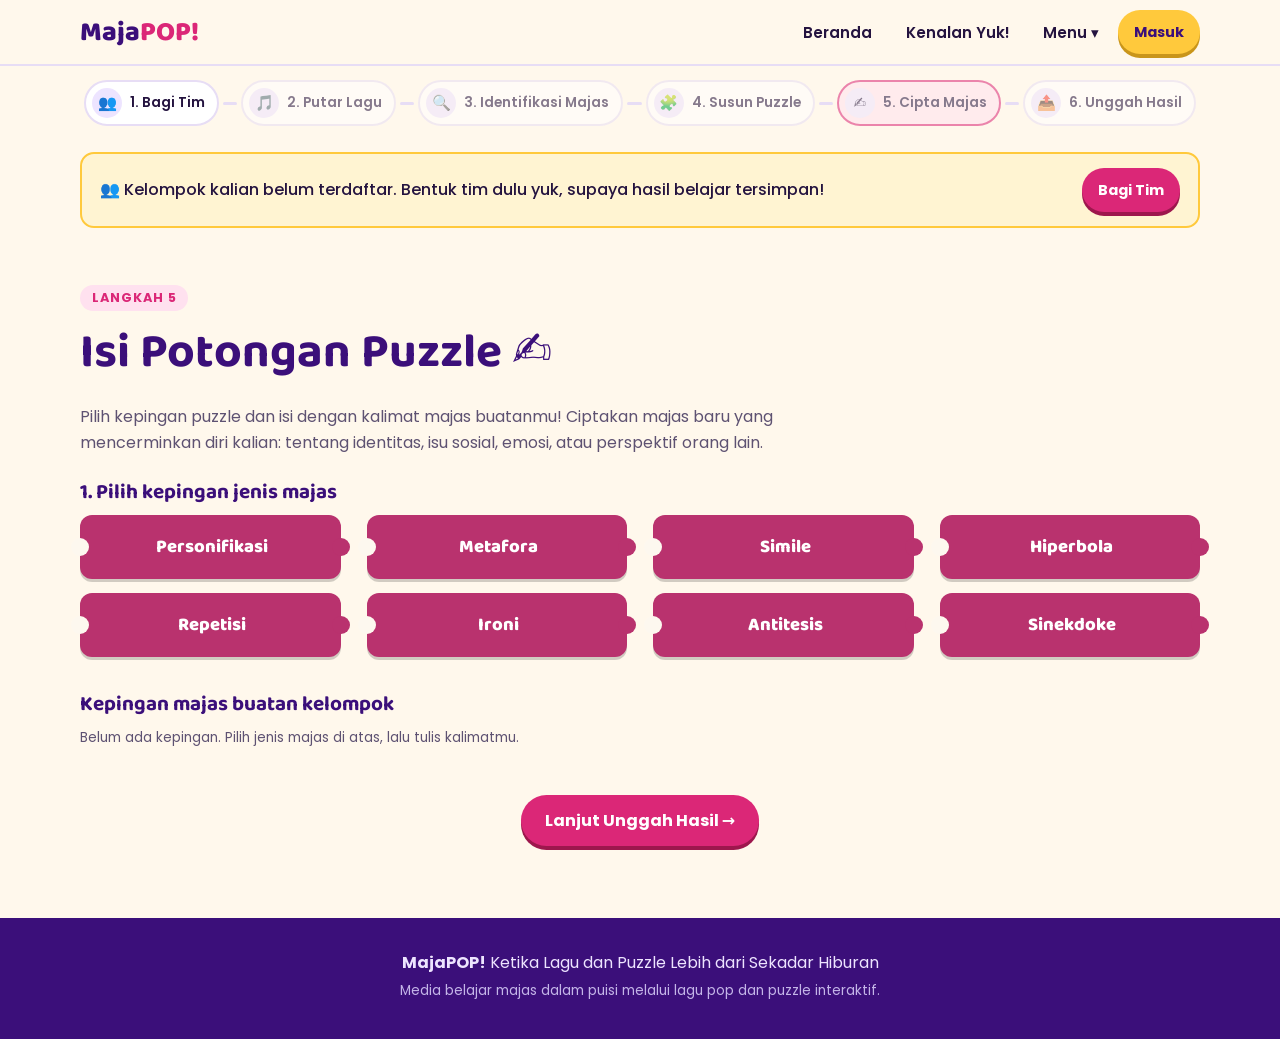
==== cipta.html @ e4c0ed16 "MajaPOP! – web pembelajaran majas Web statis untuk belajar majas lewat lagu pop dan puzzle: bagi tim" ====
<!doctype html>
<html lang="id">
<head>
  <meta charset="utf-8">
  <meta name="viewport" content="width=device-width, initial-scale=1, viewport-fit=cover">
  <link rel="icon" type="image/png" href="icons/icon-192.png">
  <link rel="manifest" href="manifest.webmanifest">
  <meta name="theme-color" content="#FFF8EC">
  <link rel="apple-touch-icon" href="icons/apple-touch-icon.png">
  <meta name="apple-mobile-web-app-capable" content="yes">
  <meta name="mobile-web-app-capable" content="yes">
  <meta name="apple-mobile-web-app-title" content="MajaPOP!">
  <title>Cipta Majas – MajaPOP!</title>
  <link rel="preconnect" href="https://fonts.googleapis.com">
  <link rel="preconnect" href="https://fonts.gstatic.com" crossorigin>
  <link href="https://fonts.googleapis.com/css2?family=Baloo+2:wght@600;700;800&family=Poppins:ital,wght@0,400;0,500;0,600;0,700;1,500&display=swap" rel="stylesheet">
  <link rel="stylesheet" href="css/style.css">
</head>
<body>
  <header id="site-header"></header>

  <main class="container">
    <div id="stepper" data-aktif="cipta"></div>
    <div id="banner-tim"></div>

    <section class="halaman-judul">
      <span class="label-atas">Langkah 5</span>
      <h1 style="font-size:clamp(2rem,5vw,3rem)">Isi Potongan Puzzle ✍️</h1>
      <p>Pilih kepingan puzzle dan isi dengan kalimat majas buatanmu! Ciptakan majas baru yang mencerminkan diri kalian: tentang identitas, isu sosial, emosi, atau perspektif orang lain.</p>
    </section>

    <h3>1. Pilih kepingan jenis majas</h3>
    <div class="pilih-keping" id="pilih-keping"></div>

    <form id="form-cipta" class="kartu" style="margin-top:24px" hidden>
      <div id="petunjuk-majas" class="umpan" style="background:var(--ungu-muda);margin:0 0 18px"></div>
      <div class="dua-kolom">
        <div class="field">
          <label for="tema">2. Tema</label>
          <select id="tema">
            <option>Identitas</option>
            <option>Isu sosial</option>
            <option>Emosi</option>
            <option>Perspektif orang lain</option>
          </select>
        </div>
      </div>
      <div class="field">
        <label for="kalimat">3. Tulis kalimat majas buatanmu</label>
        <textarea id="kalimat" maxlength="300" placeholder="Tulis kalimat majasmu di sini…"></textarea>
      </div>
      <div class="aksi" style="justify-content:flex-end">
        <button type="submit" class="btn">🧩 Pasang Kepingan</button>
      </div>
    </form>

    <section style="margin-top:36px">
      <h3>Kepingan majas buatan kelompok</h3>
      <div class="ciptaan-list" id="ciptaan-list"></div>
    </section>

    <div class="aksi" style="justify-content:center;margin-top:32px">
      <a class="btn" id="ke-unggah" href="unggah.html">Lanjut Unggah Hasil →</a>
    </div>
  </main>

  <footer id="site-footer"></footer>

  <script src="js/data.js"></script>
  <script src="js/app.js"></script>
  <script src="js/cipta.js"></script>
</body>
</html>
---- css/style.css ----
/* ============================================================
   MajaPOP! — gaya tampilan
   ============================================================ */
:root {
  --ungu: #5B21B6;
  --ungu-tua: #3B0F7A;
  --ungu-muda: #EDE4FF;
  --pink: #DB2777;
  --pink-muda: #FFE1EF;
  --kuning: #FFC93C;
  --kuning-muda: #FFF4D2;
  --toska: #0F766E;
  --toska-muda: #D5F5F1;
  --oranye: #C2410C;
  --oranye-muda: #FFE6D8;
  --hijau: #15803D;
  --merah: #B91C1C;
  --bg: #FFF8EC;
  --kartu: #FFFFFF;
  --teks: #24133F;
  --teks-pudar: #5E5272;
  --garis: #E7DDF5;
  --radius: 18px;
  --bayangan: 0 6px 0 rgba(59, 15, 122, .12), 0 12px 28px rgba(59, 15, 122, .08);
  --font-judul: 'Baloo 2', system-ui, sans-serif;
  --font-isi: 'Poppins', system-ui, sans-serif;
}

* { box-sizing: border-box; }
[hidden] { display: none !important; }
html { scroll-behavior: smooth; scroll-padding-top: 80px; }
body {
  margin: 0;
  font-family: var(--font-isi);
  color: var(--teks);
  background: var(--bg);
  line-height: 1.65;
  -webkit-font-smoothing: antialiased;
  -webkit-tap-highlight-color: transparent;
  -webkit-text-size-adjust: 100%;
}
img { max-width: 100%; }
h1, h2, h3, h4 { font-family: var(--font-judul); line-height: 1.15; margin: 0 0 .5em; color: var(--ungu-tua); }
h1 { font-size: clamp(2.4rem, 7vw, 4.5rem); }
h2 { font-size: clamp(1.7rem, 4vw, 2.5rem); }
h3 { font-size: 1.3rem; }
p { margin: 0 0 1em; }
a { color: var(--ungu); }
.container { width: min(1120px, 100% - 32px); margin-inline: auto; }
.kecil { font-size: .85rem; color: var(--teks-pudar); }
.tengah { text-align: center; }
.sr-only { position: absolute; width: 1px; height: 1px; overflow: hidden; clip: rect(0 0 0 0); }

/* ---------- Tombol ---------- */
.btn {
  display: inline-flex; align-items: center; justify-content: center; gap: .5em;
  font: 700 1rem var(--font-isi);
  padding: .8em 1.5em;
  border-radius: 999px;
  border: 0;
  background: var(--pink);
  color: #fff;
  text-decoration: none;
  cursor: pointer;
  box-shadow: 0 4px 0 #9D174D;
  transition: transform .12s, box-shadow .12s, filter .12s;
}
@media (hover: hover) { .btn:hover { filter: brightness(1.06); transform: translateY(-1px); } }
.btn:active { transform: translateY(3px); box-shadow: 0 1px 0 #9D174D; }
.btn:disabled { opacity: .5; cursor: not-allowed; transform: none; }
.btn-kecil { padding: .45em 1.1em; font-size: .9rem; min-height: 44px; }
.btn-kuning { background: var(--kuning); color: var(--ungu-tua); box-shadow: 0 4px 0 #C9951A; }
.btn-ungu { background: var(--ungu); box-shadow: 0 4px 0 var(--ungu-tua); }
.btn-toska { background: var(--toska); box-shadow: 0 4px 0 #0B4F4A; }
.btn-garis { background: transparent; color: var(--ungu); box-shadow: inset 0 0 0 2px var(--ungu); }
.btn-garis:active { box-shadow: inset 0 0 0 2px var(--ungu); }
.aksi { display: flex; flex-wrap: wrap; gap: 12px; align-items: center; }

/* ---------- Header ---------- */
.site-header {
  position: sticky; top: 0; z-index: 50;
  background: rgba(255, 248, 236, .92);
  backdrop-filter: blur(8px);
  border-bottom: 2px solid var(--garis);
}
.nav { display: flex; align-items: center; justify-content: space-between; min-height: 64px; gap: 16px; }
.brand { font: 800 1.7rem var(--font-judul); color: var(--ungu-tua); text-decoration: none; min-height: 44px; display: inline-flex; align-items: center; }
.brand span { color: var(--pink); }
.nav-links { display: flex; align-items: center; gap: 6px; }
.nav-links > a:not(.btn), .dropdown-btn {
  font: 600 .95rem var(--font-isi); color: var(--teks); text-decoration: none;
  padding: .5em .9em; border-radius: 999px; background: none; border: 0; cursor: pointer;
}
.nav-links > a.aktif { background: var(--ungu-muda); color: var(--ungu); }
@media (hover: hover) { .nav-links > a:not(.btn):hover, .dropdown-btn:hover { background: var(--ungu-muda); color: var(--ungu); } }
.nav-toggle { display: none; font-size: 1.5rem; background: none; border: 0; cursor: pointer; color: var(--ungu-tua); }
.dropdown { position: relative; }
.dropdown-menu {
  display: none; position: absolute; right: 0; top: calc(100% + 8px);
  background: var(--kartu); border-radius: 14px; box-shadow: var(--bayangan);
  min-width: 240px; padding: 8px; border: 2px solid var(--garis);
}
.dropdown.buka .dropdown-menu { display: block; }
.dropdown-menu a { display: block; padding: .55em .8em; border-radius: 10px; text-decoration: none; color: var(--teks); font-weight: 500; }
.dropdown-menu a:hover, .dropdown-menu a.aktif { background: var(--ungu-muda); color: var(--ungu); }

@media (max-width: 760px) {
  /* backdrop-filter membuat panel menu (position: fixed) terkurung di dalam header, jadi dimatikan di HP. */
  .site-header { backdrop-filter: none; background: var(--bg); }
  .nav { min-height: 56px; }
  .brand { font-size: 1.5rem; }
  .nav-toggle { display: grid; place-items: center; width: 48px; height: 48px; margin-right: -8px; }
  /* Menu HP: panel penuh di bawah header, semua fitur langsung terlihat. */
  .nav-links {
    display: none; position: fixed; left: 0; right: 0; top: 56px; bottom: 0; overflow-y: auto;
    flex-direction: column; align-items: stretch; gap: 4px;
    background: var(--bg); padding: 12px 16px calc(24px + env(safe-area-inset-bottom));
    border-top: 2px solid var(--garis); overscroll-behavior: contain;
  }
  .nav-links.buka { display: flex; }
  .nav-links > a:not(.btn) { min-height: 48px; display: flex; align-items: center; font-size: 1.05rem; border-radius: 14px; }
  .nav-links > .btn { min-height: 52px; margin-top: 8px; font-size: 1rem; }
  .dropdown-btn { display: none; }
  .dropdown-menu {
    display: block; position: static; box-shadow: none; border: 0; padding: 8px 0 0; min-width: 0; background: none;
  }
  .dropdown-menu::before {
    content: 'Menu'; display: block; padding: 4px 4px 8px; font: 700 .75rem var(--font-isi);
    letter-spacing: .08em; text-transform: uppercase; color: var(--pink);
  }
  .dropdown-menu a {
    min-height: 52px; display: flex; align-items: center; gap: 10px; margin-bottom: 6px;
    background: var(--kartu); border: 2px solid var(--garis); border-radius: 14px; padding: 0 14px;
  }
}

/* ---------- Bagian umum ---------- */
main { min-height: 60vh; }
.bagian { padding: 72px 0; }
.bagian-alt { background: var(--kartu); border-block: 2px solid var(--garis); }
.label-atas {
  display: inline-block; font: 700 .8rem var(--font-isi); letter-spacing: .08em; text-transform: uppercase;
  color: var(--pink); background: var(--pink-muda); padding: .3em .9em; border-radius: 999px; margin-bottom: 14px;
}
.kartu {
  background: var(--kartu); border-radius: var(--radius); padding: 24px;
  box-shadow: var(--bayangan); border: 2px solid var(--garis);
}
.halaman-judul { padding: 40px 0 8px; }
.halaman-judul p { color: var(--teks-pudar); max-width: 70ch; }
.banner {
  display: flex; flex-wrap: wrap; gap: 12px; align-items: center; justify-content: space-between;
  background: var(--kuning-muda); border: 2px solid var(--kuning); border-radius: 14px;
  padding: 14px 18px; margin: 16px 0; font-weight: 500;
}

/* ---------- Hero ---------- */
.hero { padding: 56px 0 72px; overflow: hidden; }
.hero-grid { display: grid; grid-template-columns: 1.15fr 1fr; gap: 48px; align-items: center; }
.hero h1 { margin-bottom: .1em; }
.hero h1 span { color: var(--pink); }
.hero .tagline { font: 700 clamp(1.2rem, 2.6vw, 1.6rem) var(--font-judul); color: var(--ungu); margin-bottom: .6em; }
.hero p.lead { font-size: 1.08rem; color: var(--teks-pudar); max-width: 52ch; margin-bottom: 1.6em; }
.hero-art { position: relative; aspect-ratio: 1; max-width: 440px; justify-self: center; width: 100%; }
.hero-art .keping {
  position: absolute; width: 46%; aspect-ratio: 1; border-radius: 28px;
  display: grid; place-items: center; text-align: center;
  font: 800 1.15rem var(--font-judul); color: #fff; box-shadow: var(--bayangan);
  animation: melayang 6s ease-in-out infinite;
}
.hero-art .keping b { display: block; font-size: 2.6rem; line-height: 1; margin-bottom: 6px; }
.hero-art .k1 { top: 2%; left: 4%; background: var(--pink); transform: rotate(-8deg); }
.hero-art .k2 { top: 8%; right: 2%; background: var(--ungu); transform: rotate(6deg); animation-delay: -1.5s; }
.hero-art .k3 { bottom: 4%; left: 8%; background: var(--toska); transform: rotate(5deg); animation-delay: -3s; }
.hero-art .k4 { bottom: 0; right: 6%; background: var(--oranye); transform: rotate(-5deg); animation-delay: -4.5s; }
.hero-art .nada { position: absolute; font-size: 2.2rem; color: var(--kuning); animation: melayang 4s ease-in-out infinite; }
@keyframes melayang { 50% { translate: 0 -10px; } }
@media (prefers-reduced-motion: reduce) { .hero-art .keping, .hero-art .nada { animation: none; } }
@media (max-width: 860px) {
  .hero-grid { grid-template-columns: 1fr; gap: 20px; }
  .hero-art { max-width: 260px; order: -1; }
}

/* ---------- Kenalan & tujuan ---------- */
.kenalan-grid { display: grid; grid-template-columns: 1.4fr 1fr; gap: 40px; align-items: start; }
.kenalan-teks p { color: var(--teks-pudar); }
.tujuan-list { list-style: none; padding: 0; margin: 0; display: grid; gap: 12px; }
.tujuan-list li {
  display: flex; gap: 12px; align-items: flex-start; background: var(--ungu-muda);
  padding: 14px 16px; border-radius: 14px; font-weight: 500;
}
.tujuan-list li::before { content: '★'; color: var(--pink); font-size: 1.2rem; line-height: 1.4; }
@media (max-width: 860px) { .kenalan-grid { grid-template-columns: 1fr; } }

/* ---------- Petunjuk ---------- */
.petunjuk-list { counter-reset: p; list-style: none; padding: 0; margin: 0 0 24px; display: grid; gap: 12px; }
.petunjuk-list li {
  counter-increment: p; display: grid; grid-template-columns: 44px 1fr; gap: 14px; align-items: start;
  background: var(--kartu); border: 2px solid var(--garis); border-radius: 14px; padding: 14px 16px;
}
.petunjuk-list li::before {
  content: counter(p); display: grid; place-items: center; width: 40px; height: 40px; border-radius: 50%;
  background: var(--kuning); color: var(--ungu-tua); font: 800 1.2rem var(--font-judul);
}
.ajakan { font: 800 clamp(1.4rem, 3vw, 2rem) var(--font-judul); color: var(--pink); text-align: center; margin: 32px 0 0; }

/* ---------- Kartu fitur ---------- */
.fitur-grid { display: grid; grid-template-columns: repeat(3, 1fr); gap: 20px; }
.fitur {
  display: flex; flex-direction: column; gap: 10px; text-decoration: none; color: var(--teks);
  background: var(--kartu); border: 2px solid var(--garis); border-radius: var(--radius); padding: 22px;
  box-shadow: var(--bayangan); transition: transform .15s;
}
@media (hover: hover) { .fitur:hover { transform: translateY(-4px); } }
.fitur:active { transform: scale(.98); }
.fitur .ikon { font-size: 2rem; }
.fitur .nama { align-self: flex-start; font: 700 .8rem var(--font-isi); padding: .3em .8em; border-radius: 999px; background: var(--ungu); color: #fff; }
.fitur .judul { font: 700 1.15rem var(--font-judul); color: var(--ungu-tua); }
.fitur:nth-child(6n+2) .nama { background: var(--pink); }
.fitur:nth-child(6n+3) .nama { background: var(--toska); }
.fitur:nth-child(6n+4) .nama { background: var(--oranye); }
.fitur:nth-child(6n+5) .nama { background: #A16207; }
.fitur:nth-child(6n+6) .nama { background: var(--hijau); }
@media (max-width: 860px) { .fitur-grid { grid-template-columns: 1fr 1fr; } }
@media (max-width: 520px) { .fitur-grid { grid-template-columns: 1fr; } }

/* ---------- Alur petualangan ---------- */
.alur { display: grid; grid-template-columns: repeat(6, 1fr); gap: 14px; counter-reset: a; }
.alur a {
  counter-increment: a; position: relative; text-decoration: none; color: var(--teks);
  background: var(--kartu); border: 2px solid var(--garis); border-radius: 16px; padding: 18px 12px 14px;
  text-align: center; box-shadow: var(--bayangan); transition: transform .15s;
}
@media (hover: hover) { .alur a:hover { transform: translateY(-4px); } }
.alur a:active { transform: scale(.97); }
.alur a::before {
  content: counter(a); position: absolute; top: -12px; left: 50%; translate: -50% 0;
  width: 26px; height: 26px; border-radius: 50%; background: var(--pink); color: #fff;
  font: 800 .9rem/26px var(--font-judul);
}
.alur .ikon { font-size: 1.9rem; display: block; }
.alur .nama { font: 700 1rem var(--font-judul); color: var(--ungu-tua); }
@media (max-width: 860px) { .alur { grid-template-columns: repeat(3, 1fr); row-gap: 26px; } }
@media (max-width: 420px) { .alur { grid-template-columns: repeat(2, 1fr); } }

/* ---------- Stepper ---------- */
.stepper {
  position: relative; display: flex; align-items: center; gap: 4px; overflow-x: auto; padding: 14px 4px 10px;
  scrollbar-width: thin;
}
.step {
  display: flex; align-items: center; gap: 8px; flex: none; text-decoration: none; color: var(--teks);
  padding: 6px 12px 6px 6px; border-radius: 999px; background: var(--kartu); border: 2px solid var(--garis);
  font-size: .85rem; font-weight: 600;
}
.step-ikon { display: grid; place-items: center; width: 30px; height: 30px; border-radius: 50%; background: var(--ungu-muda); font-size: .95rem; }
.step.selesai .step-ikon { background: var(--hijau); color: #fff; font-weight: 800; }
.step.aktif { border-color: var(--pink); background: var(--pink-muda); }
.step.terkunci { opacity: .55; }
.step-garis { flex: 1 0 12px; height: 3px; background: var(--garis); border-radius: 3px; min-width: 12px; }

/* ---------- Formulir ---------- */
label { font-weight: 600; display: block; margin-bottom: 6px; }
input[type=text], textarea, select {
  width: 100%; font: 500 1rem var(--font-isi); color: var(--teks);
  padding: .7em .9em; border-radius: 12px; border: 2px solid var(--garis); background: #fff;
}
input[type=text]:focus, textarea:focus, select:focus { outline: 3px solid var(--kuning); border-color: var(--ungu); }
textarea { min-height: 96px; resize: vertical; }
.field { margin-bottom: 18px; }
.dua-kolom { display: grid; grid-template-columns: 1fr 1fr; gap: 16px; }
@media (max-width: 640px) { .dua-kolom { grid-template-columns: 1fr; } }
.anggota-baris { display: flex; gap: 8px; margin-bottom: 8px; }
.btn-hapus { flex: none; width: 44px; border-radius: 12px; border: 2px solid var(--garis); background: #fff; cursor: pointer; font-size: 1.1rem; }
.peran-grid { display: grid; grid-template-columns: 1fr 1fr; gap: 14px; }
.peran-kartu { background: var(--ungu-muda); padding: 14px; border-radius: 14px; }
.peran-kartu label { font-family: var(--font-judul); font-size: 1.1rem; color: var(--ungu-tua); }
@media (max-width: 640px) { .peran-grid { grid-template-columns: 1fr; } }

/* ---------- E Modul ---------- */
.modul-list { display: grid; gap: 14px; }
.modul-item { background: var(--kartu); border: 2px solid var(--garis); border-radius: var(--radius); overflow: hidden; }
.modul-item summary {
  list-style: none; cursor: pointer; display: flex; align-items: center; gap: 14px;
  padding: 16px 20px; font: 700 1.25rem var(--font-judul); color: var(--ungu-tua);
}
.modul-item summary::-webkit-details-marker { display: none; }
.modul-item summary::after { content: '+'; margin-left: auto; font-size: 1.6rem; color: var(--pink); }
.modul-item[open] summary::after { content: '–'; }
.modul-item .no { display: grid; place-items: center; width: 38px; height: 38px; border-radius: 12px; background: var(--kuning); flex: none; }
.modul-isi { padding: 0 20px 20px; display: grid; gap: 12px; }
.modul-isi .kotak { border-radius: 12px; padding: 12px 14px; }
.kotak-ungu { background: var(--ungu-muda); }
.kotak-pink { background: var(--pink-muda); }
.kotak-toska { background: var(--toska-muda); }
.kotak-kuning { background: var(--kuning-muda); }
.kotak strong { display: block; font-family: var(--font-judul); font-size: 1rem; color: var(--ungu-tua); }

/* ---------- Pemantik / peta ---------- */
.pemantik-list { display: grid; grid-template-columns: 1fr 1fr; gap: 14px; list-style: none; padding: 0; margin: 0; }
.pemantik-list li { background: var(--kartu); border: 2px solid var(--garis); border-radius: 14px; padding: 16px 16px 16px 56px; position: relative; font-weight: 500; }
.pemantik-list li::before { content: '💬'; position: absolute; left: 16px; top: 14px; font-size: 1.4rem; }
@media (max-width: 640px) { .pemantik-list { grid-template-columns: 1fr; } }
#peta { height: 460px; border-radius: var(--radius); border: 2px solid var(--garis); z-index: 0; }
.peta-wrap { display: grid; grid-template-columns: 2fr 1fr; gap: 20px; }
.sastrawan-list { display: grid; gap: 8px; max-height: 460px; overflow-y: auto; padding-right: 4px; }
.sastrawan-list button {
  text-align: left; background: var(--kartu); border: 2px solid var(--garis); border-radius: 12px;
  padding: 10px 12px; cursor: pointer; font: 500 .9rem var(--font-isi); color: var(--teks);
}
.sastrawan-list button.aktif { border-color: var(--pink); background: var(--pink-muda); }
@media (hover: hover) { .sastrawan-list button:hover { border-color: var(--pink); background: var(--pink-muda); } }
.sastrawan-list strong { display: block; font-family: var(--font-judul); color: var(--ungu-tua); font-size: 1.05rem; }
@media (max-width: 860px) { .peta-wrap { grid-template-columns: 1fr; } #peta { height: 340px; } .sastrawan-list { max-height: 300px; } }

/* ---------- Lagu ---------- */
.lagu-grid { display: grid; grid-template-columns: repeat(4, 1fr); gap: 14px; }
.lagu-kartu {
  text-align: left; cursor: pointer; background: var(--kartu); border: 2px solid var(--garis); border-radius: 16px;
  padding: 16px; font: inherit; color: var(--teks); display: flex; flex-direction: column; gap: 4px; position: relative;
  transition: transform .15s;
}
@media (hover: hover) { .lagu-kartu:hover { transform: translateY(-3px); } }
.lagu-kartu.aktif { border-color: var(--pink); box-shadow: 0 0 0 3px var(--pink-muda); }
.lagu-kartu .judul { font: 700 1.1rem var(--font-judul); color: var(--ungu-tua); }
.lagu-kartu .penyanyi { font-size: .85rem; color: var(--teks-pudar); }
.lagu-kartu .status { position: absolute; top: 10px; right: 12px; font-size: 1.1rem; }
@media (max-width: 960px) { .lagu-grid { grid-template-columns: repeat(2, 1fr); } }
@media (max-width: 420px) { .lagu-grid { grid-template-columns: 1fr; } }
.player { aspect-ratio: 16/9; width: 100%; border: 0; border-radius: 14px; background: #000; }
.player-kosong {
  display: grid; place-items: center; gap: 10px; text-align: center; aspect-ratio: 16/9; border-radius: 14px;
  background: linear-gradient(135deg, var(--ungu), var(--pink)); color: #fff; padding: 20px;
}
.player-kosong .besar { font-size: 3rem; line-height: 1; }
.detail-grid { display: grid; grid-template-columns: 1fr 1fr; gap: 24px; align-items: start; }
@media (max-width: 860px) { .detail-grid { grid-template-columns: 1fr; } }
.kutipan {
  font: 700 1.3rem/1.45 var(--font-judul); color: var(--ungu-tua); background: var(--kuning-muda);
  border-left: 6px solid var(--kuning); padding: 16px 18px; border-radius: 0 14px 14px 0; margin: 0 0 18px;
}
.pilihan-grid { display: grid; grid-template-columns: repeat(2, 1fr); gap: 10px; }
.pilihan {
  font: 600 .95rem var(--font-isi); padding: .75em; border-radius: 12px; cursor: pointer; min-height: 48px;
  background: #fff; border: 2px solid var(--garis); color: var(--teks);
}
@media (hover: hover) { .pilihan:hover:not(:disabled) { border-color: var(--ungu); background: var(--ungu-muda); } }
.pilihan:active:not(:disabled) { background: var(--ungu-muda); }
.pilihan.benar { background: var(--hijau); border-color: var(--hijau); color: #fff; }
.pilihan.salah { background: #FDE2E2; border-color: var(--merah); color: var(--merah); animation: goyang .35s; }
@keyframes goyang { 25% { translate: -5px 0; } 75% { translate: 5px 0; } }
.umpan { border-radius: 12px; padding: 12px 14px; margin-top: 14px; font-weight: 500; }
.umpan.benar { background: #DCFCE7; color: #14532D; }
.umpan.salah { background: #FDE2E2; color: #7F1D1D; }
.progres-bar { height: 12px; background: var(--garis); border-radius: 999px; overflow: hidden; }
.progres-bar span { display: block; height: 100%; background: linear-gradient(90deg, var(--pink), var(--kuning)); border-radius: 999px; transition: width .3s; }

/* ---------- Kepingan puzzle ---------- */
.keping-puzzle {
  --c: var(--ungu);
  position: relative; background: var(--c); color: #fff;
  border-radius: 12px; padding: 10px 16px 10px 20px; min-height: 64px;
  display: flex; align-items: center; font-size: .85rem; font-weight: 500; line-height: 1.4;
  cursor: grab; user-select: none; -webkit-user-select: none; -webkit-touch-callout: none; touch-action: none;
  box-shadow: 0 3px 0 rgba(0, 0, 0, .18);
}
.keping-puzzle::after {
  content: ''; position: absolute; right: -9px; top: 50%; width: 18px; height: 18px; border-radius: 50%;
  background: var(--c); transform: translateY(-50%); z-index: 1;
}
.keping-puzzle::before {
  content: ''; position: absolute; left: -9px; top: 50%; width: 18px; height: 18px; border-radius: 50%;
  background: var(--notch, var(--bg)); transform: translateY(-50%);
}
.keping-puzzle[data-tipe=jenis] { --c: var(--pink); font: 800 1.15rem var(--font-judul); }
.keping-puzzle[data-tipe=penjelasan] { --c: var(--ungu); }
.keping-puzzle[data-tipe=kutipan] { --c: var(--toska); font-style: italic; }
.keping-puzzle[data-tipe=makna] { --c: var(--oranye); }
.keping-puzzle.dipilih { outline: 4px solid var(--kuning); outline-offset: 2px; }
.keping-puzzle.diseret { opacity: .3; }
.keping-puzzle.terkunci { cursor: default; box-shadow: 0 0 0 3px var(--hijau); }
.keping-puzzle.terkunci::after { background: var(--c); }
.keping-puzzle.hantu { position: fixed; z-index: 1000; pointer-events: none; opacity: .95; rotate: 2deg; box-shadow: 0 16px 30px rgba(0, 0, 0, .25); }

.puzzle-info { display: flex; flex-wrap: wrap; gap: 12px; align-items: center; justify-content: space-between; margin-bottom: 16px; }
.waktu {
  font: 800 1.8rem var(--font-judul); color: var(--ungu-tua); background: var(--kartu);
  border: 2px solid var(--garis); border-radius: 14px; padding: 2px 18px; min-width: 120px; text-align: center;
}
.waktu.kritis { color: #fff; background: var(--merah); border-color: var(--merah); }
.hitung-ikon { display: none; }
#info-peran { display: block; }
.papan { display: grid; gap: 14px; }
.papan-baris {
  display: grid; grid-template-columns: repeat(4, 1fr); gap: 22px; padding: 12px 18px;
  background: var(--ungu-muda); border-radius: 16px; --notch: var(--ungu-muda);
}
.papan-kepala { display: grid; grid-template-columns: repeat(4, 1fr); gap: 22px; padding: 0 18px; }
.papan-kepala span { font: 700 .85rem var(--font-isi); text-transform: uppercase; letter-spacing: .05em; color: var(--teks-pudar); }
.slot {
  min-height: 72px; border-radius: 12px; border: 2px dashed #B9A6DA; display: flex; align-items: stretch;
  position: relative; transition: background .15s, border-color .15s;
}
.slot:empty::before {
  content: attr(data-label); margin: auto; font-size: .8rem; font-weight: 600; color: #8C7AAE; text-align: center; padding: 6px;
}
.slot > .keping-puzzle { flex: 1; }
.slot.sorot { background: #fff; border-color: var(--pink); }
.slot.tolak { animation: goyang .35s; border-color: var(--merah); }
/* Kotak yang cocok untuk kepingan terpilih menyala. */
.slot.cocok { border-color: var(--kuning); border-style: solid; background: var(--kuning-muda); animation: denyut 1.2s ease-in-out infinite; }
@keyframes denyut { 50% { box-shadow: 0 0 0 4px rgba(255, 201, 60, .45); } }
@media (prefers-reduced-motion: reduce) { .slot.cocok { animation: none; } }
.papan-baris::before { content: attr(data-baris); display: none; }

.baki-wrap { margin-top: 12px; }
.baki-atas { display: flex; flex-wrap: wrap; gap: 8px; align-items: center; justify-content: space-between; }
.baki-tab { display: flex; gap: 6px; overflow-x: auto; scrollbar-width: none; padding: 2px; }
.baki-tab::-webkit-scrollbar { display: none; }
.tab {
  --c: var(--ungu-tua);
  flex: none; display: inline-flex; align-items: center; gap: 6px; min-height: 40px; padding: 0 12px;
  border-radius: 999px; border: 2px solid var(--garis); background: #fff; color: var(--teks);
  font: 600 .82rem var(--font-isi); cursor: pointer;
}
.tab::before { content: ''; width: 10px; height: 10px; border-radius: 50%; background: var(--c); }
.tab[data-tab=semua]::before { display: none; }
.tab b { font-size: .75rem; background: var(--ungu-muda); color: var(--ungu-tua); border-radius: 999px; padding: 0 7px; }
.tab.aktif { background: var(--c); border-color: var(--c); color: #fff; }
.tab.aktif b { background: rgba(255, 255, 255, .25); color: #fff; }
.tab[data-tab=jenis] { --c: var(--pink); }
.tab[data-tab=penjelasan] { --c: var(--ungu); }
.tab[data-tab=kutipan] { --c: var(--toska); }
.tab[data-tab=makna] { --c: var(--oranye); }
.tab.kosong:not(.aktif) { opacity: .45; }
.baki-kembali { white-space: nowrap; }

.baki {
  margin-top: 10px; padding: 18px 22px; border-radius: 16px; background: var(--kartu); border: 2px solid var(--garis);
  display: grid; grid-template-columns: repeat(auto-fill, minmax(200px, 1fr)); gap: 14px 24px; min-height: 100px;
  --notch: var(--kartu);
}
.baki.sorot { border-color: var(--pink); }
.baki[data-tab-aktif=jenis] > .keping-puzzle:not([data-tipe=jenis]),
.baki[data-tab-aktif=penjelasan] > .keping-puzzle:not([data-tipe=penjelasan]),
.baki[data-tab-aktif=kutipan] > .keping-puzzle:not([data-tipe=kutipan]),
.baki[data-tab-aktif=makna] > .keping-puzzle:not([data-tipe=makna]) { display: none; }
.baki:empty::before {
  content: 'Semua kepingan sudah di papan. Tekan "Periksa"!';
  grid-column: 1 / -1; text-align: center; color: var(--teks-pudar); align-self: center;
}

@media (max-width: 760px) {
  .papan-kepala, .legenda.puzzle-legenda { display: none; }
  .papan { gap: 12px; }
  .papan-baris { grid-template-columns: 1fr; gap: 10px; padding: 10px 16px 14px 18px; }
  .papan-baris::before { display: block; font: 800 .95rem var(--font-judul); color: var(--ungu); margin-left: -2px; }
  .slot { min-height: 56px; }
  .slot > .keping-puzzle { min-height: 52px; font-size: .82rem; }
  .keping-puzzle[data-tipe=jenis] { font-size: 1.05rem; }

  /* Selama bermain: bilah waktu menempel di atas, baki menempel di bawah. */
  body.bermain .halaman-judul { padding-top: 12px; }
  body.bermain .halaman-judul p { display: none; }
  body.bermain .site-footer { display: none; }
  body.bermain main { padding-bottom: calc(var(--tinggi-baki, 240px) + 20px); }
  body.bermain .puzzle-info {
    position: sticky; top: 56px; z-index: 30; margin: 0 -16px 12px; padding: 8px 16px;
    background: rgba(255, 248, 236, .96); backdrop-filter: blur(6px); border-bottom: 2px solid var(--garis);
    flex-wrap: nowrap; gap: 8px;
  }
  body.bermain .puzzle-info .aksi { flex-wrap: nowrap; gap: 8px; }
  body.bermain .puzzle-info .btn { padding: .5em .85em; min-height: 44px; font-size: .9rem; white-space: nowrap; }
  body.bermain .waktu { font-size: 1.35rem; min-width: 0; padding: 2px 10px; }
  body.bermain .hitung { font: 800 1.1rem var(--font-judul); color: var(--hijau); white-space: nowrap; }
  body.bermain .hitung-ikon { display: inline; }
  body.bermain .label-benar, body.bermain #info-peran { display: none; }
  body.bermain .judul-baki { display: none; }
  body.bermain .baki-wrap {
    position: fixed; left: 0; right: 0; bottom: 0; z-index: 40; margin: 0;
    background: #fff; border-radius: 20px 20px 0 0; box-shadow: 0 -10px 28px rgba(59, 15, 122, .18);
    padding: 6px 0 env(safe-area-inset-bottom);
  }
  body.bermain .baki-wrap::before {
    content: ''; display: block; width: 40px; height: 4px; border-radius: 4px; background: var(--garis); margin: 0 auto 6px;
  }
  body.bermain .baki-atas { padding: 0 12px; flex-wrap: nowrap; }
  body.bermain .tab { min-height: 44px; }
  body.bermain .tab[data-tab=semua] { display: none; }
  body.bermain .baki {
    display: flex; align-items: flex-start; gap: 22px; overflow-x: auto; overflow-y: auto; overscroll-behavior: contain;
    scroll-snap-type: x mandatory; max-height: 34vh; min-height: 0; margin: 6px 0 0; padding: 8px 28px 12px;
    border: 0; border-radius: 0; --notch: #fff; scrollbar-width: none;
  }
  body.bermain .baki::-webkit-scrollbar { display: none; }
  body.bermain .baki > .keping-puzzle { flex: 0 0 76vw; max-width: 320px; scroll-snap-align: center; touch-action: pan-x; }
  body.bermain .baki:empty::before { width: 100%; padding: 14px 0; }
  body.bermain .slot > .keping-puzzle { touch-action: pan-y; }
  body.bermain .baki-kembali { position: absolute; left: 50%; translate: -50% 0; top: -56px; box-shadow: var(--bayangan); background: #fff; }
}
.legenda { display: flex; flex-wrap: wrap; gap: 8px 16px; font-size: .85rem; margin: 10px 0 0; }
.legenda span::before { content: ''; display: inline-block; width: 12px; height: 12px; border-radius: 4px; margin-right: 6px; vertical-align: -1px; background: var(--c); }

/* ---------- Modal hasil ---------- */
.modal { position: fixed; inset: 0; z-index: 900; background: rgba(36, 19, 63, .55); display: none; place-items: center; padding: 16px; }
.modal.buka { display: grid; }
.modal-isi { background: var(--kartu); border-radius: 22px; padding: 28px; max-width: 460px; width: 100%; text-align: center; box-shadow: var(--bayangan); }
.modal-isi .besar { font-size: 3.4rem; line-height: 1; }
.skor-angka { font: 800 3rem var(--font-judul); color: var(--pink); line-height: 1.1; }
.statistik { display: grid; grid-template-columns: repeat(3, 1fr); gap: 10px; margin: 16px 0 22px; }
.statistik div { background: var(--ungu-muda); border-radius: 12px; padding: 10px 6px; }
.statistik b { display: block; font: 800 1.4rem var(--font-judul); color: var(--ungu-tua); }
.statistik small { font-size: .75rem; color: var(--teks-pudar); }
.modal .aksi { justify-content: center; }

/* ---------- Cipta majas ---------- */
.pilih-keping { display: grid; grid-template-columns: repeat(4, 1fr); gap: 14px 26px; --notch: var(--bg); }
.pilih-keping .keping-puzzle { cursor: pointer; justify-content: center; border: 0; text-align: center; }
.pilih-keping .keping-puzzle:not(.dipilih) { filter: saturate(.75); }
@media (max-width: 760px) { .pilih-keping { grid-template-columns: 1fr 1fr; } }
.ciptaan-list { display: grid; gap: 14px; --notch: var(--kartu); }
.ciptaan { display: grid; grid-template-columns: 170px 1fr auto; gap: 22px; align-items: stretch; }
.ciptaan .keping-puzzle { cursor: default; }
.ciptaan .kalimat { --c: var(--ungu); }
@media (max-width: 640px) { .ciptaan { grid-template-columns: 1fr auto; } .ciptaan .kalimat { grid-column: 1 / -1; grid-row: 2; } }

/* ---------- Ringkasan ---------- */
.ringkasan-grid { display: grid; grid-template-columns: repeat(4, 1fr); gap: 14px; margin-bottom: 20px; }
.ringkasan-grid .kartu { padding: 16px; text-align: center; }
.ringkasan-grid b { display: block; font: 800 1.9rem var(--font-judul); color: var(--pink); line-height: 1.2; }
@media (max-width: 760px) { .ringkasan-grid { grid-template-columns: 1fr 1fr; } }
.ringkasan-teks { font-family: ui-monospace, Consolas, monospace; font-size: .85rem; min-height: 260px; background: #FBF9FF; }

/* ---------- Footer & toast ---------- */
.site-footer { background: var(--ungu-tua); color: #EDE4FF; padding: 32px 0; margin-top: 72px; text-align: center; }
.site-footer p { margin: 0 0 4px; }
.site-footer .kecil { color: #C4B5E8; }
.toast {
  position: fixed; left: 50%; bottom: 24px; translate: -50% 140%; z-index: 1100;
  background: var(--ungu-tua); color: #fff; padding: 12px 20px; border-radius: 14px; font-weight: 600;
  box-shadow: var(--bayangan); transition: translate .25s; max-width: calc(100% - 32px); text-align: center;
}
.toast.show { translate: -50% 0; }

/* ============================================================
   Penyesuaian khusus HP
   ============================================================ */
@media (max-width: 760px) {
  html { scroll-padding-top: 72px; }
  .container { width: calc(100% - 32px); }
  .bagian { padding: 44px 0; }
  .hero { padding: 20px 0 40px; }
  .hero .aksi .btn { flex: 1 1 100%; }
  .hero p.lead { font-size: 1rem; }
  .label-atas { margin-bottom: 10px; }
  .kartu { padding: 18px; border-radius: 16px; }
  .halaman-judul { padding: 20px 0 4px; }
  .halaman-judul h1 { font-size: 2rem !important; }
  .site-footer { margin-top: 48px; padding: 24px 0 calc(24px + env(safe-area-inset-bottom)); }
  .ajakan { margin-top: 24px; }
  .petunjuk-list li { grid-template-columns: 36px 1fr; gap: 12px; padding: 12px 14px; font-size: .95rem; }
  .petunjuk-list li::before { width: 34px; height: 34px; font-size: 1.05rem; }
  .fitur { flex-direction: row; flex-wrap: wrap; align-items: center; padding: 16px; gap: 6px 12px; }
  .fitur .ikon { font-size: 1.7rem; }
  .fitur .judul { flex: 1 1 100%; font-size: 1.08rem; }
  .banner { padding: 12px 14px; }
  .banner .btn { flex: 1 1 100%; }

  /* Stepper: hanya ikon, kecuali langkah aktif. */
  .stepper { padding: 10px 2px 6px; margin-inline: -4px; }
  .step:not(.aktif) { padding: 4px; }
  .step:not(.aktif) .step-label { display: none; }
  .step-ikon { width: 34px; height: 34px; }
  .step-garis { flex-basis: 10px; min-width: 10px; }

  /* Tombol utama selebar layar. */
  .aksi-penuh .btn { flex: 1 1 100%; }
  .aksi-lekat {
    position: sticky; bottom: 0; z-index: 20; margin: 0 -18px -18px; padding: 12px 18px calc(12px + env(safe-area-inset-bottom));
    background: rgba(255, 255, 255, .96); border-top: 2px solid var(--garis); border-radius: 0 0 16px 16px;
  }
  .aksi-lekat .btn { width: 100%; }

  /* Daftar lagu: chip yang bisa digeser ke samping. */
  .lagu-grid {
    position: relative; display: flex; overflow-x: auto; scroll-snap-type: x mandatory; gap: 10px;
    margin-inline: -16px; padding: 4px 16px 10px; scrollbar-width: none;
  }
  .lagu-grid::-webkit-scrollbar { display: none; }
  .lagu-kartu { flex: 0 0 auto; width: 168px; scroll-snap-align: start; padding: 12px 14px; }
  .lagu-kartu .judul { font-size: 1rem; line-height: 1.2; padding-right: 18px; }
  .kutipan { font-size: 1.15rem; padding: 12px 14px; }
  #identifikasi { margin-top: 16px !important; }
  .detail-grid h3 { font-size: 1.15rem; }

  /* Peta */
  #peta { height: 300px; }

  /* Modal hasil muncul dari bawah. */
  .modal { place-items: end center; padding: 0; }
  .modal-isi { border-radius: 24px 24px 0 0; padding: 24px 20px calc(20px + env(safe-area-inset-bottom)); max-width: none; animation: naik .25s ease-out; }
  .modal .aksi .btn { flex: 1 1 100%; }
  @keyframes naik { from { translate: 0 100%; } }

  /* Saat bermain puzzle, toast muncul tepat di atas baki (tidak menutupi bilah waktu). */
  body.bermain .toast { bottom: calc(var(--tinggi-baki, 240px) + 70px); translate: -50% 0; opacity: 0; transition: opacity .2s; pointer-events: none; }
  body.bermain .toast.show { opacity: 1; }
}
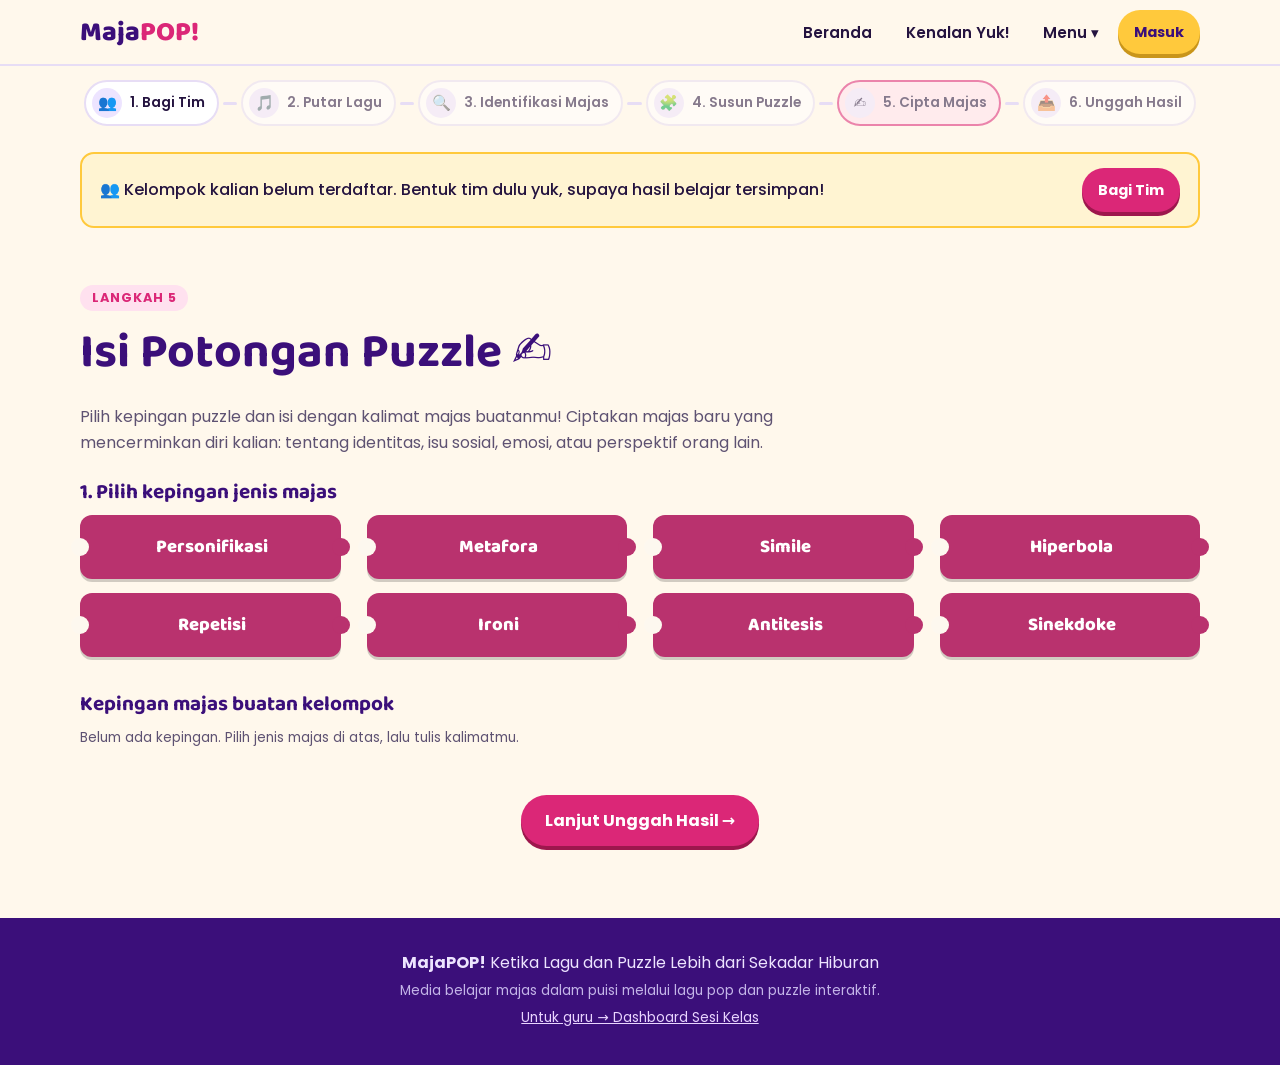
==== commit 98f6f871: "Tambah Sesi Kelas: progress live per kelompok (Firebase) Guru membuat sesi di guru.html (kode 4 angk" ====
--- a/cipta.html
+++ b/cipta.html
@@ -68,6 +68,8 @@
 
   <script src="js/data.js"></script>
   <script src="js/app.js"></script>
+  <script src="js/firebase-config.js"></script>
+  <script src="js/sesi.js"></script>
   <script src="js/cipta.js"></script>
 </body>
 </html>
--- a/css/style.css
+++ b/css/style.css
@@ -314,25 +314,52 @@
 @media (max-width: 860px) { .peta-wrap { grid-template-columns: 1fr; } #peta { height: 340px; } .sastrawan-list { max-height: 300px; } }
 
 /* ---------- Lagu ---------- */
-.lagu-grid { display: grid; grid-template-columns: repeat(4, 1fr); gap: 14px; }
+/* Song Card */
+.lagu-grid { display: grid; grid-template-columns: repeat(4, 1fr); gap: 20px; }
 .lagu-kartu {
-  text-align: left; cursor: pointer; background: var(--kartu); border: 2px solid var(--garis); border-radius: 16px;
-  padding: 16px; font: inherit; color: var(--teks); display: flex; flex-direction: column; gap: 4px; position: relative;
-  transition: transform .15s;
-}
-@media (hover: hover) { .lagu-kartu:hover { transform: translateY(-3px); } }
-.lagu-kartu.aktif { border-color: var(--pink); box-shadow: 0 0 0 3px var(--pink-muda); }
-.lagu-kartu .judul { font: 700 1.1rem var(--font-judul); color: var(--ungu-tua); }
-.lagu-kartu .penyanyi { font-size: .85rem; color: var(--teks-pudar); }
-.lagu-kartu .status { position: absolute; top: 10px; right: 12px; font-size: 1.1rem; }
+  text-align: left; cursor: pointer; background: #FFF5FB; border: 2px solid #F3D9EC; border-radius: 22px;
+  padding: 14px 14px 16px; font: inherit; color: var(--teks); display: flex; flex-direction: column; gap: 2px;
+  box-shadow: 0 10px 26px rgba(219, 39, 119, .12); transition: transform .15s, box-shadow .15s;
+}
+@media (hover: hover) { .lagu-kartu:hover { transform: translateY(-4px); box-shadow: 0 16px 32px rgba(219, 39, 119, .2); } }
+.lagu-kartu:active { transform: scale(.98); }
+.lagu-kartu.aktif { border-color: var(--pink); box-shadow: 0 0 0 4px var(--pink-muda), 0 10px 26px rgba(219, 39, 119, .2); }
+.lagu-kartu .sampul {
+  position: relative; display: grid; place-items: center; aspect-ratio: 1; border-radius: 16px; overflow: hidden; margin-bottom: 12px;
+}
+.lagu-kartu .sampul img { position: absolute; inset: 0; width: 100%; height: 100%; object-fit: cover; }
+.lagu-kartu .sampul-ikon { font-size: 3.6rem; filter: drop-shadow(0 6px 10px rgba(0, 0, 0, .25)); }
+.lagu-no {
+  position: absolute; top: 10px; left: 10px; display: inline-flex; align-items: center; gap: 4px;
+  background: rgba(255, 255, 255, .92); color: var(--ungu-tua); border-radius: 999px; padding: 3px 10px;
+  font: 700 .75rem var(--font-isi); box-shadow: 0 2px 6px rgba(0, 0, 0, .12);
+}
+.lagu-status {
+  position: absolute; bottom: 12px; left: 10px; border-radius: 999px; padding: 3px 9px; font: 700 .7rem var(--font-isi);
+}
+.lagu-status.benar { background: var(--hijau); color: #fff; }
+.lagu-status.kosong { background: rgba(36, 19, 63, .75); color: #fff; }
+.lagu-ikon {
+  position: absolute; right: 10px; bottom: 10px; display: grid; place-items: center; width: 48px; height: 48px; border-radius: 50%;
+  background: linear-gradient(135deg, #C026D3, var(--pink)); font-size: 1.35rem; box-shadow: 0 6px 14px rgba(192, 38, 211, .4);
+}
+.lagu-kartu .judul { font: 700 1.2rem/1.25 var(--font-judul); color: var(--ungu-tua); }
+.lagu-kartu .penyanyi { font-size: .9rem; font-weight: 500; color: #8E6AA8; }
+.lagu-kaki { display: flex; justify-content: space-between; align-items: center; gap: 8px; margin-top: auto; padding-top: 10px; font-size: .75rem; color: #A78BBE; }
+.lagu-kaki b { color: var(--pink); font-size: .85rem; white-space: nowrap; }
+.lagu-kartu.belum-siap .sampul { filter: saturate(.7); }
 @media (max-width: 960px) { .lagu-grid { grid-template-columns: repeat(2, 1fr); } }
-@media (max-width: 420px) { .lagu-grid { grid-template-columns: 1fr; } }
 .player { aspect-ratio: 16/9; width: 100%; border: 0; border-radius: 14px; background: #000; }
 .player-kosong {
   display: grid; place-items: center; gap: 10px; text-align: center; aspect-ratio: 16/9; border-radius: 14px;
   background: linear-gradient(135deg, var(--ungu), var(--pink)); color: #fff; padding: 20px;
 }
 .player-kosong .besar { font-size: 3rem; line-height: 1; }
+/* Sampul album sebagai latar player, digelapkan agar teks tetap terbaca. */
+.player-kosong.ada-sampul {
+  background-position: center; background-size: cover; background-repeat: no-repeat;
+  text-shadow: 0 2px 8px rgba(0, 0, 0, .5);
+}
 .detail-grid { display: grid; grid-template-columns: 1fr 1fr; gap: 24px; align-items: start; }
 @media (max-width: 860px) { .detail-grid { grid-template-columns: 1fr; } }
 .kutipan {
@@ -541,6 +568,87 @@
   box-shadow: var(--bayangan); transition: translate .25s; max-width: calc(100% - 32px); text-align: center;
 }
 .toast.show { translate: -50% 0; }
+
+/* ============================================================
+   Sesi Kelas: badge peringkat (HP siswa) & dashboard guru
+   ============================================================ */
+.site-footer .link-guru { color: #E9D5FF; }
+.badge-sesi {
+  display: flex; flex-wrap: wrap; align-items: center; justify-content: space-between; gap: 6px 12px;
+  margin: 2px 0 6px; padding: 10px 14px; border-radius: 14px;
+  background: linear-gradient(90deg, var(--ungu), var(--pink)); color: #fff; font-weight: 600; font-size: .92rem;
+  box-shadow: 0 6px 16px rgba(91, 33, 182, .25);
+}
+.badge-sesi .kecil { color: #F5E9FF; }
+.badge-sesi b { font: 800 1.15rem var(--font-judul); }
+.poin-badge { background: rgba(255, 255, 255, .22); border-radius: 999px; padding: 2px 12px; font: 800 1rem var(--font-judul); }
+.kode-sesi { background: var(--ungu-muda); border-radius: 14px; padding: 14px; }
+.kode-sesi input { font: 800 1.6rem var(--font-judul); letter-spacing: .35em; text-align: center; max-width: 220px; }
+
+.sesi-atas { display: grid; grid-template-columns: auto auto 1fr; gap: 28px; align-items: center; margin-bottom: 24px; }
+.kode-box { display: grid; justify-items: center; gap: 4px; text-align: center; }
+.kode-label { font: 700 .8rem var(--font-isi); text-transform: uppercase; letter-spacing: .1em; color: var(--teks-pudar); }
+#kode-besar {
+  font: 800 clamp(3.4rem, 9vw, 5.6rem)/1 var(--font-judul); letter-spacing: .08em; color: var(--ungu-tua);
+  background: var(--kuning); padding: 10px 26px; border-radius: 22px; box-shadow: 0 6px 0 #C9951A;
+}
+.status-sesi { font-weight: 700; color: var(--hijau); font-size: .9rem; margin-top: 6px; }
+.status-sesi.berakhir { color: var(--merah); }
+.qr { background: #fff; padding: 10px; border-radius: 16px; border: 2px solid var(--garis); line-height: 0; }
+.qr img, .qr canvas { width: 148px !important; height: 148px !important; }
+.cara-gabung ol { margin: 0 0 8px; padding-left: 1.2em; }
+.cara-gabung li { margin-bottom: 4px; }
+.papan-alat { display: flex; flex-wrap: wrap; gap: 12px; align-items: center; justify-content: space-between; margin-bottom: 14px; }
+.papan-peringkat { display: grid; gap: 12px; }
+.papan-kosong { text-align: center; font-size: 1.1rem; color: var(--teks-pudar); padding: 32px; }
+.denyut { display: inline-block; animation: denyut-ikon 1.4s ease-in-out infinite; }
+@keyframes denyut-ikon { 50% { transform: scale(1.25); } }
+.peringkat-baris {
+  display: grid; grid-template-columns: 64px 1fr auto 110px; gap: 18px; align-items: center;
+  background: var(--kartu); border: 2px solid var(--garis); border-radius: 18px; padding: 14px 20px; box-shadow: var(--bayangan);
+}
+.peringkat-baris.top1 { border-color: var(--kuning); background: linear-gradient(90deg, #FFF7DB, #fff 45%); }
+.peringkat-baris.top2 { border-color: #CBD5E1; }
+.peringkat-baris.top3 { border-color: #F2C29B; }
+.peringkat-baris.baru { animation: masuk .45s ease-out; }
+.peringkat-baris.naik .poin b { animation: naik-poin .9s ease-out; }
+@keyframes masuk { from { opacity: 0; transform: translateY(12px); } }
+@keyframes naik-poin { 30% { transform: scale(1.35); color: var(--hijau); } }
+.rank { font: 800 2rem var(--font-judul); color: var(--ungu-tua); text-align: center; }
+.peringkat-baris .nama { font: 800 1.35rem var(--font-judul); color: var(--ungu-tua); line-height: 1.2; }
+.langkah-bar { display: flex; gap: 5px; margin: 8px 0 6px; }
+.seg { flex: 1; height: 10px; border-radius: 999px; background: var(--garis); }
+.seg.selesai { background: var(--hijau); }
+.seg.aktif { background: var(--kuning); animation: denyut-seg 1.4s ease-in-out infinite; }
+@keyframes denyut-seg { 50% { opacity: .5; } }
+.peringkat-baris .detail { font-size: .82rem; color: var(--teks-pudar); }
+.langkah-label { font-weight: 700; color: var(--ungu); background: var(--ungu-muda); padding: 6px 14px; border-radius: 999px; white-space: nowrap; }
+.poin { text-align: right; }
+.poin b { display: block; font: 800 2rem/1 var(--font-judul); color: var(--pink); }
+.poin span { font-size: .78rem; color: var(--teks-pudar); }
+@media (prefers-reduced-motion: reduce) { .seg.aktif, .denyut, .peringkat-baris.baru, .peringkat-baris.naik .poin b { animation: none; } }
+
+/* Mode proyektor (layar penuh): huruf lebih besar, tanpa header/footer. */
+body.proyektor .site-header, body.proyektor .site-footer, body.proyektor .halaman-judul { display: none; }
+body.proyektor main.container { width: min(1500px, 100% - 48px); padding-top: 20px; }
+body.proyektor .peringkat-baris .nama { font-size: 1.8rem; }
+body.proyektor .poin b { font-size: 2.6rem; }
+body.proyektor .langkah-label { font-size: 1.15rem; }
+
+@media (max-width: 860px) {
+  .sesi-atas { grid-template-columns: auto 1fr; }
+  .cara-gabung { grid-column: 1 / -1; }
+}
+@media (max-width: 600px) {
+  .sesi-atas { grid-template-columns: 1fr; justify-items: center; text-align: center; }
+  .cara-gabung { text-align: left; }
+  .peringkat-baris { grid-template-columns: 44px 1fr auto; gap: 10px; padding: 12px 14px; }
+  .peringkat-baris .poin { grid-column: 3; grid-row: 1; }
+  .langkah-label { grid-column: 2 / -1; grid-row: 2; justify-self: start; font-size: .82rem; }
+  .rank { font-size: 1.5rem; }
+  .peringkat-baris .nama { font-size: 1.1rem; }
+  .poin b { font-size: 1.6rem; }
+}
 
 /* ============================================================
    Penyesuaian khusus HP
@@ -581,14 +689,22 @@
   }
   .aksi-lekat .btn { width: 100%; }
 
-  /* Daftar lagu: chip yang bisa digeser ke samping. */
+  /* Daftar lagu: Song Card digeser ke samping. */
   .lagu-grid {
-    position: relative; display: flex; overflow-x: auto; scroll-snap-type: x mandatory; gap: 10px;
-    margin-inline: -16px; padding: 4px 16px 10px; scrollbar-width: none;
+    position: relative; display: flex; overflow-x: auto; scroll-snap-type: x mandatory; gap: 12px;
+    margin-inline: -16px; padding: 4px 16px 14px; scrollbar-width: none;
   }
   .lagu-grid::-webkit-scrollbar { display: none; }
-  .lagu-kartu { flex: 0 0 auto; width: 168px; scroll-snap-align: start; padding: 12px 14px; }
-  .lagu-kartu .judul { font-size: 1rem; line-height: 1.2; padding-right: 18px; }
+  .lagu-kartu { flex: 0 0 auto; width: 46vw; max-width: 200px; scroll-snap-align: start; padding: 10px 10px 12px; border-radius: 18px; }
+  .lagu-kartu .sampul { border-radius: 12px; margin-bottom: 8px; }
+  .lagu-kartu .sampul-ikon { font-size: 2.6rem; }
+  .lagu-ikon { width: 38px; height: 38px; font-size: 1.05rem; right: 8px; bottom: 8px; }
+  .lagu-no { top: 8px; left: 8px; font-size: .68rem; padding: 2px 8px; }
+  .lagu-status { bottom: 10px; left: 8px; font-size: .62rem; }
+  .lagu-kartu .judul { font-size: 1rem; }
+  .lagu-kartu .penyanyi { font-size: .8rem; }
+  .lagu-kaki .petunjuk { display: none; }
+  .lagu-kaki { justify-content: flex-end; padding-top: 6px; }
   .kutipan { font-size: 1.15rem; padding: 12px 14px; }
   #identifikasi { margin-top: 16px !important; }
   .detail-grid h3 { font-size: 1.15rem; }
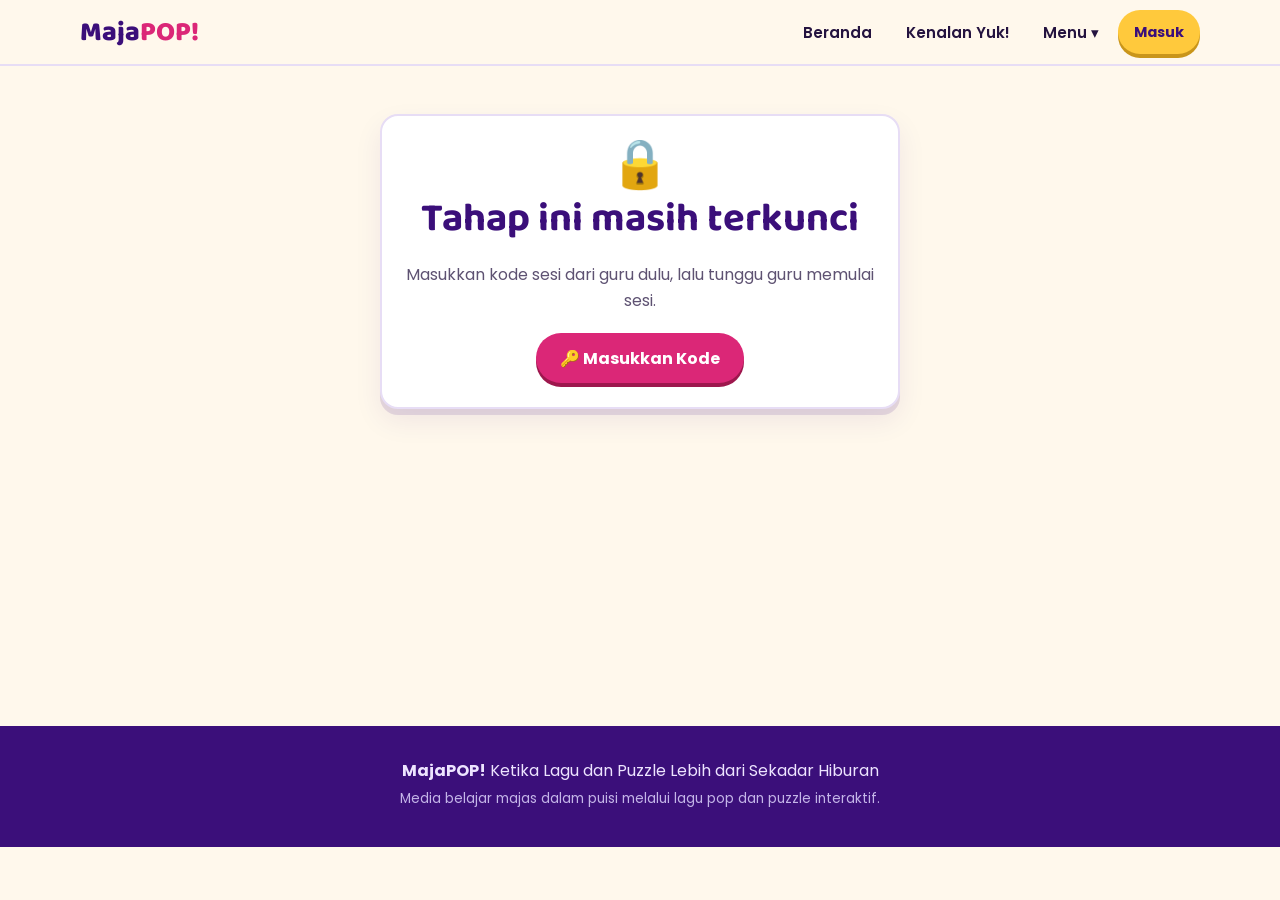
==== commit 164d14f0: "Hapus Google Form: jawaban siswa langsung tercatat di dashboard guru Langkah 6 kini 'Kirim Hasil ke " ====
--- a/cipta.html
+++ b/cipta.html
@@ -60,7 +60,7 @@
     </section>
 
     <div class="aksi" style="justify-content:center;margin-top:32px">
-      <a class="btn" id="ke-unggah" href="unggah.html">Lanjut Unggah Hasil →</a>
+      <a class="btn" id="ke-unggah" href="unggah.html">Lanjut Kirim Hasil →</a>
     </div>
   </main>
 
--- a/css/style.css
+++ b/css/style.css
@@ -221,6 +221,7 @@
 .fitur:nth-child(6n+4) .nama { background: var(--oranye); }
 .fitur:nth-child(6n+5) .nama { background: #A16207; }
 .fitur:nth-child(6n+6) .nama { background: var(--hijau); }
+.fitur:nth-child(7) .nama { background: #9333EA; }
 @media (max-width: 860px) { .fitur-grid { grid-template-columns: 1fr 1fr; } }
 @media (max-width: 520px) { .fitur-grid { grid-template-columns: 1fr; } }
 
@@ -233,6 +234,7 @@
 }
 @media (hover: hover) { .alur a:hover { transform: translateY(-4px); } }
 .alur a:active { transform: scale(.97); }
+.alur a.terkunci { opacity: .55; cursor: not-allowed; transform: none; }
 .alur a::before {
   content: counter(a); position: absolute; top: -12px; left: 50%; translate: -50% 0;
   width: 26px; height: 26px; border-radius: 50%; background: var(--pink); color: #fff;
@@ -256,16 +258,19 @@
 .step-ikon { display: grid; place-items: center; width: 30px; height: 30px; border-radius: 50%; background: var(--ungu-muda); font-size: .95rem; }
 .step.selesai .step-ikon { background: var(--hijau); color: #fff; font-weight: 800; }
 .step.aktif { border-color: var(--pink); background: var(--pink-muda); }
-.step.terkunci { opacity: .55; }
+.step.terkunci { opacity: .55; cursor: not-allowed; }
+.kunci-langkah { max-width: 520px; margin: 48px auto; text-align: center; }
+.kunci-langkah .besar { font-size: 3rem; line-height: 1; margin-bottom: 8px; }
+.kunci-langkah p { color: var(--teks-pudar); margin-bottom: 18px; }
 .step-garis { flex: 1 0 12px; height: 3px; background: var(--garis); border-radius: 3px; min-width: 12px; }
 
 /* ---------- Formulir ---------- */
 label { font-weight: 600; display: block; margin-bottom: 6px; }
-input[type=text], textarea, select {
+input[type=text], input[type=password], input[type=number], input[type=date], input[type=search], textarea, select {
   width: 100%; font: 500 1rem var(--font-isi); color: var(--teks);
   padding: .7em .9em; border-radius: 12px; border: 2px solid var(--garis); background: #fff;
 }
-input[type=text]:focus, textarea:focus, select:focus { outline: 3px solid var(--kuning); border-color: var(--ungu); }
+input[type=text]:focus, input[type=password]:focus, input[type=number]:focus, input[type=date]:focus, input[type=search]:focus, textarea:focus, select:focus { outline: 3px solid var(--kuning); border-color: var(--ungu); }
 textarea { min-height: 96px; resize: vertical; }
 .field { margin-bottom: 18px; }
 .dua-kolom { display: grid; grid-template-columns: 1fr 1fr; gap: 16px; }
@@ -277,7 +282,7 @@
 .peran-kartu label { font-family: var(--font-judul); font-size: 1.1rem; color: var(--ungu-tua); }
 @media (max-width: 640px) { .peran-grid { grid-template-columns: 1fr; } }
 
-/* ---------- E Modul ---------- */
+/* ---------- Halaman Materi ---------- */
 .modul-list { display: grid; gap: 14px; }
 .modul-item { background: var(--kartu); border: 2px solid var(--garis); border-radius: var(--radius); overflow: hidden; }
 .modul-item summary {
@@ -301,6 +306,38 @@
 .pemantik-list li { background: var(--kartu); border: 2px solid var(--garis); border-radius: 14px; padding: 16px 16px 16px 56px; position: relative; font-weight: 500; }
 .pemantik-list li::before { content: '💬'; position: absolute; left: 16px; top: 14px; font-size: 1.4rem; }
 @media (max-width: 640px) { .pemantik-list { grid-template-columns: 1fr; } }
+/* ---------- Refleksi / roda ---------- */
+.refleksi-grid { display: grid; grid-template-columns: minmax(0, 1.1fr) minmax(0, 1fr); gap: 28px; align-items: center; margin-top: 24px; }
+.roda-kotak {
+  text-align: center; padding: 26px 20px 18px; border-radius: 28px; border: 2px solid var(--garis);
+  background: linear-gradient(145deg, #fff, var(--ungu-muda)); box-shadow: var(--bayangan);
+}
+.roda-judul { font: 700 .8rem var(--font-isi); letter-spacing: .12em; text-transform: uppercase; color: var(--ungu); margin-bottom: 20px; }
+.roda-wrap {
+  position: relative; width: 100%; max-width: 420px; aspect-ratio: 1; margin: 0 auto; border-radius: 50%; padding: 14px;
+  background: linear-gradient(145deg, #C4A8F5, #F9A8D4); box-shadow: 0 12px 25px rgba(59, 15, 122, .15), inset 0 0 0 2px rgba(255, 255, 255, .6);
+}
+.roda-wrap canvas { display: block; width: 100%; height: 100%; border: 5px solid #fff; border-radius: 50%; }
+.roda-penunjuk {
+  position: absolute; z-index: 3; left: 50%; top: -9px; transform: translateX(-50%); width: 0; height: 0;
+  border-left: 15px solid transparent; border-right: 15px solid transparent; border-top: 37px solid var(--ungu-tua);
+  filter: drop-shadow(0 3px 1px #fff);
+}
+.roda-tengah {
+  position: absolute; z-index: 2; left: 50%; top: 50%; transform: translate(-50%, -50%); width: 22%; height: 22%;
+  display: grid; place-items: center; border-radius: 50%; border: 5px solid #fff; background: linear-gradient(135deg, #fff, var(--ungu-muda));
+  box-shadow: 0 4px 14px rgba(59, 15, 122, .2); font: 800 clamp(.85rem, 2vw, 1.2rem)/1.05 var(--font-judul); color: var(--ungu);
+}
+.roda-kotak .btn { margin-top: 24px; min-width: 220px; }
+.roda-kotak .kecil { margin: 14px 0 0; }
+.refleksi-tanya { font-size: clamp(1.3rem, 3vw, 1.7rem); margin-top: 6px; }
+.refleksi-status { min-height: 1.6em; margin: 14px 0 6px; color: var(--ungu); font-weight: 600; }
+.riwayat-refleksi { padding-left: 22px; margin: 16px 0 0; }
+.riwayat-refleksi li { margin: 14px 0; background: var(--kartu); padding: 18px 20px; border-radius: 14px; border: 2px solid var(--garis); white-space: pre-wrap; overflow-wrap: anywhere; }
+.riwayat-refleksi strong { color: var(--ungu-tua); }
+.riwayat-refleksi p { margin: 6px 0 0; }
+@media (max-width: 760px) { .refleksi-grid { grid-template-columns: minmax(0, 1fr); } .roda-kotak { padding: 22px 12px 18px; } }
+@media (prefers-reduced-motion: reduce) { .roda-wrap canvas { transition: none !important; } }
 #peta { height: 460px; border-radius: var(--radius); border: 2px solid var(--garis); z-index: 0; }
 .peta-wrap { display: grid; grid-template-columns: 2fr 1fr; gap: 20px; }
 .sastrawan-list { display: grid; gap: 8px; max-height: 460px; overflow-y: auto; padding-right: 4px; }
@@ -360,6 +397,32 @@
   background-position: center; background-size: cover; background-repeat: no-repeat;
   text-shadow: 0 2px 8px rgba(0, 0, 0, .5);
 }
+
+/* ---------- Video & infografis pengenalan (halaman Materi) ---------- */
+.video-wrap { max-width: 860px; margin: 8px auto 0; }
+/* Lapisan: gelap tipis → sampul YouTube (--sampul) → gradien cadangan bila sampul belum ada. */
+.video-facade {
+  display: grid; place-items: center; width: 100%; aspect-ratio: 16/9; padding: 20px;
+  border: 0; border-radius: 14px; cursor: pointer; box-shadow: var(--bayangan);
+  background-image: linear-gradient(rgba(36, 19, 63, .35), rgba(36, 19, 63, .6)), var(--sampul, none),
+    linear-gradient(135deg, var(--ungu), var(--pink));
+  background-position: center; background-size: cover; background-repeat: no-repeat;
+  color: #fff; font: 800 clamp(1.2rem, 3.5vw, 1.8rem)/1.2 var(--font-judul); text-shadow: 0 2px 8px rgba(0, 0, 0, .5);
+}
+.video-facade small { display: block; margin-top: 4px; font: 500 .9rem var(--font-isi); }
+.video-facade .putar {
+  display: grid; place-items: center; width: 76px; height: 76px; margin: 0 auto 12px; padding-left: 6px;
+  border-radius: 50%; background: var(--pink); font-size: 2rem; text-shadow: none;
+  box-shadow: 0 8px 20px rgba(219, 39, 119, .45); transition: transform .15s;
+}
+@media (hover: hover) { .video-facade:hover .putar { transform: scale(1.08); } }
+.video-facade:focus-visible { outline: 3px solid var(--kuning); outline-offset: 3px; }
+.infografis-grid { display: grid; gap: 16px; max-width: 560px; margin: 32px auto 0; }
+.infografis-grid img {
+  display: block; width: 100%; height: auto; border-radius: 14px; border: 2px solid var(--garis); box-shadow: var(--bayangan);
+}
+.infografis-grid .kecil { margin: 0; }
+.infografis-grid:empty { display: none; }
 .detail-grid { display: grid; grid-template-columns: 1fr 1fr; gap: 24px; align-items: start; }
 @media (max-width: 860px) { .detail-grid { grid-template-columns: 1fr; } }
 .kutipan {
@@ -556,7 +619,18 @@
 .ringkasan-grid .kartu { padding: 16px; text-align: center; }
 .ringkasan-grid b { display: block; font: 800 1.9rem var(--font-judul); color: var(--pink); line-height: 1.2; }
 @media (max-width: 760px) { .ringkasan-grid { grid-template-columns: 1fr 1fr; } }
-.ringkasan-teks { font-family: ui-monospace, Consolas, monospace; font-size: .85rem; min-height: 260px; background: #FBF9FF; }
+
+/* ---------- Tombol musik (pojok kiri bawah) ---------- */
+.btn-musik {
+  position: fixed; left: 16px; bottom: calc(16px + env(safe-area-inset-bottom)); z-index: 1000;
+  width: 48px; height: 48px; border-radius: 50%; border: 2px solid #fff; cursor: pointer;
+  background: var(--ungu); color: #fff; font-size: 1.3rem; line-height: 1; box-shadow: 0 6px 16px rgba(59, 15, 122, .35);
+}
+.btn-musik[aria-pressed=false] { background: var(--kartu); border-color: var(--garis); }
+.btn-musik:focus-visible { outline: 3px solid var(--kuning); outline-offset: 2px; }
+.btn-musik[hidden] { display: none; }
+/* Di HP, naik sedikit agar tidak menutupi tombol yang menempel di bawah (form Bagi Tim). */
+@media (max-width: 760px) { body:has(.aksi-lekat) .btn-musik { bottom: calc(88px + env(safe-area-inset-bottom)); } }
 
 /* ---------- Footer & toast ---------- */
 .site-footer { background: var(--ungu-tua); color: #EDE4FF; padding: 32px 0; margin-top: 72px; text-align: center; }
@@ -572,7 +646,6 @@
 /* ============================================================
    Sesi Kelas: badge peringkat (HP siswa) & dashboard guru
    ============================================================ */
-.site-footer .link-guru { color: #E9D5FF; }
 .badge-sesi {
   display: flex; flex-wrap: wrap; align-items: center; justify-content: space-between; gap: 6px 12px;
   margin: 2px 0 6px; padding: 10px 14px; border-radius: 14px;
@@ -581,9 +654,46 @@
 }
 .badge-sesi .kecil { color: #F5E9FF; }
 .badge-sesi b { font: 800 1.15rem var(--font-judul); }
+.badge-kanan { display: inline-flex; flex-wrap: wrap; align-items: center; gap: 8px; }
+.btn-papan {
+  min-height: 34px; padding: 4px 12px; border-radius: 999px; border: 2px solid rgba(255, 255, 255, .7);
+  background: #fff; color: var(--ungu-tua); font: 700 .85rem var(--font-isi); cursor: pointer;
+}
+.btn-papan:focus-visible { outline: 3px solid var(--kuning); outline-offset: 2px; }
 .poin-badge { background: rgba(255, 255, 255, .22); border-radius: 999px; padding: 2px 12px; font: 800 1rem var(--font-judul); }
 .kode-sesi { background: var(--ungu-muda); border-radius: 14px; padding: 14px; }
 .kode-sesi input { font: 800 1.6rem var(--font-judul); letter-spacing: .35em; text-align: center; max-width: 220px; }
+.kode-sesi input::placeholder { font: 500 1rem var(--font-isi); letter-spacing: normal; }
+.kode-sesi .aksi { margin-top: 10px; }
+@media (max-width: 760px) {
+  .kode-sesi input { max-width: none; }
+  .kode-sesi .aksi .btn { flex: 1 1 100%; }
+}
+.info-sesi { display: flex; flex-wrap: wrap; align-items: center; justify-content: space-between; gap: 8px 14px; background: var(--ungu-muda); border-radius: 14px; padding: 12px 16px; margin-bottom: 18px; font-weight: 600; color: var(--ungu-tua); }
+.info-sesi button { background: none; border: 0; padding: 0; font: 600 .9rem var(--font-isi); color: var(--ungu); text-decoration: underline; cursor: pointer; min-height: 32px; }
+
+/* Pilihan jenis sesi (guru) & peran di halaman masuk */
+.pilih-mode { display: grid; grid-template-columns: 1fr 1fr; gap: 14px; }
+.mode-kartu { position: relative; display: grid; gap: 2px; padding: 14px 16px; border: 2px solid var(--garis); border-radius: 14px; background: var(--kartu); cursor: pointer; }
+.mode-kartu input { position: absolute; opacity: 0; pointer-events: none; }
+.mode-kartu b { font: 800 1.2rem var(--font-judul); color: var(--ungu-tua); }
+.mode-kartu span { font-size: .85rem; color: var(--teks-pudar); }
+.mode-kartu:has(input:checked) { border-color: var(--ungu); background: var(--ungu-muda); box-shadow: 0 4px 0 var(--ungu); }
+.mode-kartu:has(input:focus-visible) { outline: 3px solid var(--kuning); }
+.pilih-peran { margin-top: 28px; }
+.form-guru { max-width: 480px; }
+.input-sandi { position: relative; }
+.input-sandi input { padding-right: 52px; }
+.input-sandi button {
+  position: absolute; top: 50%; right: 4px; translate: 0 -50%; width: 44px; height: 44px;
+  background: none; border: 0; border-radius: 10px; font-size: 1.15rem; cursor: pointer;
+}
+.input-sandi button:focus-visible { outline: 3px solid var(--kuning); }
+body.cek-login main { visibility: hidden; }
+.akun-guru { display: flex; flex-wrap: wrap; align-items: center; gap: 4px 10px; margin: 8px 0 0; }
+.akun-guru button { background: none; border: 0; padding: 0; font: 600 .85rem var(--font-isi); color: var(--ungu); text-decoration: underline; cursor: pointer; min-height: 32px; }
+.mode-sesi { font: 700 .95rem var(--font-isi); color: var(--ungu); background: var(--ungu-muda); border-radius: 999px; padding: 2px 14px; margin-top: 6px; }
+.no-absen { display: inline-block; font: 700 .8rem var(--font-isi); color: var(--ungu); background: var(--ungu-muda); border-radius: 999px; padding: 1px 10px; margin-right: 6px; vertical-align: middle; }
 
 .sesi-atas { display: grid; grid-template-columns: auto auto 1fr; gap: 28px; align-items: center; margin-bottom: 24px; }
 .kode-box { display: grid; justify-items: center; gap: 4px; text-align: center; }
@@ -594,6 +704,117 @@
 }
 .status-sesi { font-weight: 700; color: var(--hijau); font-size: .9rem; margin-top: 6px; }
 .status-sesi.berakhir { color: var(--merah); }
+.status-sesi.tunggu { color: var(--oranye); }
+
+/* Ruang tunggu: kartu nama peserta (dashboard guru & HP siswa) */
+.lobi-grid { display: flex; flex-wrap: wrap; justify-content: center; gap: 10px; }
+.lobi-nama {
+  display: inline-flex; align-items: center; gap: 4px; padding: 8px 16px; border-radius: 999px;
+  background: var(--kartu); border: 2px solid var(--garis); font: 700 1rem var(--font-judul); color: var(--ungu-tua);
+}
+.lobi-nama .kecil { font-family: var(--font-isi); font-weight: 500; }
+.lobi-nama.saya { background: var(--kuning-muda); border-color: var(--kuning); }
+.lobi-nama.baru { animation: lobi-masuk .5s cubic-bezier(.2, 1.4, .4, 1); }
+@keyframes lobi-masuk { from { opacity: 0; transform: scale(.4); } }
+.lobi-guru { justify-content: flex-start; padding: 6px 0 12px; }
+.lobi-guru .lobi-nama { font-size: 1.25rem; padding: 10px 20px; box-shadow: var(--bayangan); }
+body.proyektor .lobi-guru .lobi-nama { font-size: 1.7rem; }
+body.proyektor .btn-jawaban { display: none; }
+
+/* Podium hasil akhir (dashboard guru) */
+.podium {
+  position: relative; overflow: hidden; text-align: center; margin-bottom: 24px; padding: 24px 20px 0;
+  border-radius: 24px; background: linear-gradient(160deg, var(--ungu-tua), var(--ungu) 55%, var(--pink)); box-shadow: var(--bayangan);
+}
+.podium h2 { color: #fff; margin: 0 0 18px; font-size: clamp(1.6rem, 4vw, 2.4rem); animation: podium-muncul .5s ease-out both; }
+.podium-panggung { display: grid; grid-template-columns: repeat(3, minmax(0, 220px)); justify-content: center; align-items: end; gap: 14px; }
+.podium-kolom { display: flex; flex-direction: column; align-items: center; min-width: 0; }
+.podium-info { display: grid; justify-items: center; gap: 2px; margin-bottom: 10px; color: #fff; min-width: 0; max-width: 100%; animation: podium-muncul .5s ease-out both; }
+.podium-medali { font-size: 2.6rem; line-height: 1; }
+.podium-nama { font: 800 1.25rem/1.2 var(--font-judul); overflow-wrap: anywhere; }
+.podium-nama .no-absen { background: rgba(255, 255, 255, .2); color: #fff; }
+.podium-poin { font-size: .9rem; color: #F5E9FF; }
+.podium-poin b { font: 800 1.5rem var(--font-judul); color: var(--kuning); }
+.podium-sub { font-size: .82rem; color: #F5E9FF; }
+.podium-balok {
+  width: 100%; display: grid; place-items: start center; padding-top: 10px; border-radius: 14px 14px 0 0;
+  font: 800 2.6rem var(--font-judul); color: rgba(59, 15, 122, .55); transform-origin: bottom; animation: podium-naik .7s cubic-bezier(.2, 1.2, .4, 1) both;
+}
+.juara-1 .podium-balok { height: 190px; background: linear-gradient(var(--kuning), #E9A818); }
+.juara-2 .podium-balok { height: 140px; background: linear-gradient(#E2E8F0, #A9B4C2); }
+.juara-3 .podium-balok { height: 105px; background: linear-gradient(#F4C59C, #C98450); }
+.juara-1 .podium-medali { font-size: 3.4rem; }
+.juara-1 .podium-nama { font-size: 1.55rem; }
+/* Urutan naik: juara 3, lalu 2, lalu 1. */
+.juara-3 .podium-balok { animation-delay: .2s; } .juara-3 .podium-info { animation-delay: .7s; }
+.juara-2 .podium-balok { animation-delay: .6s; } .juara-2 .podium-info { animation-delay: 1.1s; }
+.juara-1 .podium-balok { animation-delay: 1s; }  .juara-1 .podium-info { animation-delay: 1.5s; }
+@keyframes podium-naik { from { transform: scaleY(0); } }
+@keyframes podium-muncul { from { opacity: 0; transform: translateY(14px) scale(.8); } }
+.konfeti { position: absolute; inset: 0; pointer-events: none; }
+.konfeti i { position: absolute; top: -16px; width: 9px; height: 15px; border-radius: 2px; opacity: 0; animation: konfeti-jatuh linear forwards; }
+@keyframes konfeti-jatuh { 0% { opacity: 1; transform: translateY(0); } 100% { opacity: 0; transform: translateY(460px) rotate(540deg); } }
+body.proyektor .podium-panggung { grid-template-columns: repeat(3, minmax(0, 300px)); }
+body.proyektor .juara-1 .podium-balok { height: 250px; }
+body.proyektor .juara-2 .podium-balok { height: 185px; }
+body.proyektor .juara-3 .podium-balok { height: 140px; }
+body.proyektor .podium-nama { font-size: 1.7rem; }
+body.proyektor .juara-1 .podium-nama { font-size: 2.1rem; }
+
+/* Overlay ruang tunggu di HP siswa */
+.ruang-tunggu { z-index: 950; transition: opacity .35s; }
+.ruang-tunggu.hilang { opacity: 0; }
+.ruang-tunggu .modal-isi { max-width: 520px; max-height: calc(100dvh - 32px); overflow-y: auto; }
+.ruang-tunggu h2 { margin: 10px 0 4px; }
+.rt-sesi { display: inline-block; font-weight: 700; color: var(--ungu); background: var(--ungu-muda); border-radius: 999px; padding: 2px 14px; margin: 0 0 10px; }
+.rt-jumlah { font-weight: 600; margin: 4px 0 10px; }
+.ruang-tunggu .lobi-grid { margin-bottom: 16px; }
+.ruang-tunggu .lobi-nama { font-size: .92rem; padding: 6px 12px; }
+body.menunggu-sesi { overflow: hidden; }
+
+/* Papan peringkat lengkap di HP siswa */
+.papan-siswa { z-index: 940; }
+.papan-siswa .modal-isi { position: relative; max-width: 560px; max-height: calc(100dvh - 32px); display: flex; flex-direction: column; padding: 22px 18px 18px; }
+.papan-siswa h2 { margin: 0 0 4px; }
+.ps-info { margin: 0; font-weight: 700; color: var(--ungu); }
+.ps-aturan { margin: 4px 0 12px; }
+.ps-tutup { position: absolute; top: 10px; right: 10px; width: 40px; height: 40px; border-radius: 50%; border: 0; background: var(--ungu-muda); color: var(--ungu-tua); font-size: 1.1rem; cursor: pointer; }
+.papan-mini { list-style: none; margin: 0; padding: 2px; display: grid; gap: 8px; overflow-y: auto; text-align: left; }
+.papan-mini li { display: grid; grid-template-columns: 40px 1fr auto; gap: 10px; align-items: center; padding: 10px 12px; border: 2px solid var(--garis); border-radius: 14px; background: var(--kartu); }
+.papan-mini li.top1 { border: 3px solid var(--kuning); background: #FFF7DB; }
+.papan-mini li.top2 { border: 3px solid #CBD5E1; background: #F1F5F9; }
+.papan-mini li.top3 { border: 3px solid #F2C29B; background: #FDF0E4; }
+.papan-mini li.saya { outline: 3px solid var(--pink); outline-offset: -1px; }
+.papan-mini li.ps-kosong { display: block; text-align: center; color: var(--teks-pudar); }
+.ps-rank { font: 800 1.4rem var(--font-judul); color: var(--ungu-tua); text-align: center; }
+.ps-nama { font: 800 1.05rem/1.2 var(--font-judul); color: var(--ungu-tua); overflow-wrap: anywhere; min-width: 0; }
+.ps-kamu { display: inline-block; font: 700 .72rem var(--font-isi); color: #fff; background: var(--pink); border-radius: 999px; padding: 1px 8px; vertical-align: middle; }
+.ps-nilai { display: grid; grid-template-columns: auto auto; justify-items: end; gap: 0 8px; font-size: .78rem; color: var(--teks-pudar); white-space: nowrap; }
+.ps-nilai b { grid-column: 1 / -1; font: 800 1.15rem var(--font-judul); color: var(--hijau); }
+/* Jawaban rinci (js/jawaban.js): modal guru & pratinjau di halaman Kirim Hasil */
+.modal-jawaban { z-index: 945; }
+.modal-jawaban .modal-isi { position: relative; max-width: 640px; max-height: calc(100dvh - 32px); overflow-y: auto; text-align: left; padding: 22px 18px 18px; }
+.modal-jawaban h2 { margin: 0 44px 4px 0; overflow-wrap: anywhere; }
+.jw-status { margin: 0 0 8px; font-weight: 600; }
+.jw-bagian { margin-top: 14px; }
+.jw-bagian h3 { font-size: 1.05rem; margin: 0 0 6px; color: var(--ungu-tua); }
+.jw-bagian p { margin: 0; }
+.jw-daftar { list-style: none; margin: 0; padding: 0; display: grid; gap: 8px; }
+.jw-daftar > li { border: 2px solid var(--garis); border-radius: 12px; padding: 8px 12px; background: var(--kartu); overflow-wrap: anywhere; }
+.jw-lagu.belum { color: var(--teks-pudar); border-style: dashed; }
+.jw-tebakan { display: flex; flex-wrap: wrap; align-items: center; gap: 4px 6px; margin-top: 4px; }
+.jw-tebak { font-size: .85rem; font-weight: 600; border-radius: 999px; padding: 1px 10px; }
+.jw-tebak.benar { background: #DCFCE7; color: var(--hijau); }
+.jw-tebak.salah { background: #FEE2E2; color: var(--merah); }
+.jw-panah { color: var(--teks-pudar); font-size: .8rem; }
+.jw-makna { margin: 6px 0 0 !important; font-size: .9rem; }
+.jw-label { display: block; font-size: .78rem; font-weight: 700; color: var(--pink); }
+.btn-jawaban { min-height: 34px; padding: 4px 12px; border-radius: 999px; border: 2px solid var(--garis); background: var(--ungu-muda); color: var(--ungu-tua); font: 700 .82rem var(--font-isi); cursor: pointer; }
+.rw-akt .btn-jawaban, .peringkat-baris .btn-jawaban { justify-self: start; margin-top: 6px; }
+.btn-jawaban:focus-visible { outline: 3px solid var(--kuning); outline-offset: 2px; }
+.tanda-kirim { display: inline-block; font-size: .75rem; font-weight: 700; color: var(--hijau); background: #DCFCE7; border-radius: 999px; padding: 1px 8px; vertical-align: middle; }
+.status-kirim { font-weight: 700; margin: 12px 0 0; }
+.status-kirim.terkirim { color: var(--hijau); }
 .qr { background: #fff; padding: 10px; border-radius: 16px; border: 2px solid var(--garis); line-height: 0; }
 .qr img, .qr canvas { width: 148px !important; height: 148px !important; }
 .cara-gabung ol { margin: 0 0 8px; padding-left: 1.2em; }
@@ -604,14 +825,15 @@
 .denyut { display: inline-block; animation: denyut-ikon 1.4s ease-in-out infinite; }
 @keyframes denyut-ikon { 50% { transform: scale(1.25); } }
 .peringkat-baris {
-  display: grid; grid-template-columns: 64px 1fr auto 110px; gap: 18px; align-items: center;
+  display: grid; grid-template-columns: 64px 1fr auto minmax(110px, auto); gap: 18px; align-items: center;
   background: var(--kartu); border: 2px solid var(--garis); border-radius: 18px; padding: 14px 20px; box-shadow: var(--bayangan);
 }
 .peringkat-baris.top1 { border-color: var(--kuning); background: linear-gradient(90deg, #FFF7DB, #fff 45%); }
-.peringkat-baris.top2 { border-color: #CBD5E1; }
-.peringkat-baris.top3 { border-color: #F2C29B; }
+.peringkat-baris.top2 { border-color: #CBD5E1; background: linear-gradient(90deg, #F1F5F9, #fff 45%); }
+.peringkat-baris.top3 { border-color: #F2C29B; background: linear-gradient(90deg, #FDF0E4, #fff 45%); }
+.peringkat-baris.top1, .peringkat-baris.top2, .peringkat-baris.top3 { border-width: 3px; }
 .peringkat-baris.baru { animation: masuk .45s ease-out; }
-.peringkat-baris.naik .poin b { animation: naik-poin .9s ease-out; }
+.peringkat-baris.naik .nilai b { animation: naik-poin .9s ease-out; }
 @keyframes masuk { from { opacity: 0; transform: translateY(12px); } }
 @keyframes naik-poin { 30% { transform: scale(1.35); color: var(--hijau); } }
 .rank { font: 800 2rem var(--font-judul); color: var(--ungu-tua); text-align: center; }
@@ -623,16 +845,19 @@
 @keyframes denyut-seg { 50% { opacity: .5; } }
 .peringkat-baris .detail { font-size: .82rem; color: var(--teks-pudar); }
 .langkah-label { font-weight: 700; color: var(--ungu); background: var(--ungu-muda); padding: 6px 14px; border-radius: 999px; white-space: nowrap; }
-.poin { text-align: right; }
-.poin b { display: block; font: 800 2rem/1 var(--font-judul); color: var(--pink); }
-.poin span { font-size: .78rem; color: var(--teks-pudar); }
-@media (prefers-reduced-motion: reduce) { .seg.aktif, .denyut, .peringkat-baris.baru, .peringkat-baris.naik .poin b { animation: none; } }
+.nilai { text-align: right; white-space: nowrap; }
+.nilai b { display: block; font: 800 2rem/1 var(--font-judul); color: var(--hijau); }
+.nilai span { font-size: .78rem; color: var(--teks-pudar); }
+.nilai small { display: block; margin-top: 4px; font-size: .82rem; font-weight: 600; color: var(--ungu-tua); }
+.aturan-peringkat { margin: -6px 0 12px; }
+@media (prefers-reduced-motion: reduce) { .seg.aktif, .denyut, .peringkat-baris.baru, .peringkat-baris.naik .nilai b, .lobi-nama.baru, .podium h2, .podium-info, .podium-balok { animation: none; } }
 
 /* Mode proyektor (layar penuh): huruf lebih besar, tanpa header/footer. */
 body.proyektor .site-header, body.proyektor .site-footer, body.proyektor .halaman-judul { display: none; }
 body.proyektor main.container { width: min(1500px, 100% - 48px); padding-top: 20px; }
 body.proyektor .peringkat-baris .nama { font-size: 1.8rem; }
-body.proyektor .poin b { font-size: 2.6rem; }
+body.proyektor .nilai b { font-size: 2.6rem; }
+body.proyektor .nilai small { font-size: 1.05rem; }
 body.proyektor .langkah-label { font-size: 1.15rem; }
 
 @media (max-width: 860px) {
@@ -640,14 +865,62 @@
   .cara-gabung { grid-column: 1 / -1; }
 }
 @media (max-width: 600px) {
-  .sesi-atas { grid-template-columns: 1fr; justify-items: center; text-align: center; }
-  .cara-gabung { text-align: left; }
-  .peringkat-baris { grid-template-columns: 44px 1fr auto; gap: 10px; padding: 12px 14px; }
-  .peringkat-baris .poin { grid-column: 3; grid-row: 1; }
-  .langkah-label { grid-column: 2 / -1; grid-row: 2; justify-self: start; font-size: .82rem; }
-  .rank { font-size: 1.5rem; }
-  .peringkat-baris .nama { font-size: 1.1rem; }
-  .poin b { font-size: 1.6rem; }
+  .pilih-mode { grid-template-columns: 1fr; }
+  .pilih-peran { grid-template-columns: 1fr 1fr; gap: 10px; margin-top: 16px; }
+  .pilih-peran .mode-kartu { padding: 10px 12px; }
+  .pilih-peran .mode-kartu b { font-size: 1.05rem; }
+  .podium { padding: 18px 10px 0; }
+  .podium-panggung { gap: 8px; }
+  .podium-medali { font-size: 2rem; }
+  .juara-1 .podium-medali { font-size: 2.6rem; }
+  .podium-nama, .juara-1 .podium-nama { font-size: 1rem; }
+  .podium-poin b { font-size: 1.2rem; }
+  .podium-balok { font-size: 1.8rem; }
+  .juara-1 .podium-balok { height: 140px; }
+  .juara-2 .podium-balok { height: 105px; }
+  .juara-3 .podium-balok { height: 80px; }
+  /* Kode + QR berdampingan, cara bergabung di bawahnya. */
+  .sesi-atas { grid-template-columns: auto auto; justify-content: center; gap: 14px 18px; padding: 16px; }
+  .cara-gabung { grid-column: 1 / -1; }
+  .cara-gabung h3 { font-size: 1.1rem; margin-bottom: .3em; }
+  .cara-gabung ol { font-size: .92rem; }
+  #kode-besar { font-size: 2.7rem; padding: 8px 16px; border-radius: 16px; box-shadow: 0 4px 0 #C9951A; }
+  .mode-sesi { font-size: .8rem; padding: 2px 10px; }
+  .status-sesi { margin-top: 2px; font-size: .85rem; }
+  .qr { padding: 6px; border-radius: 12px; }
+  .qr img, .qr canvas { width: 116px !important; height: 116px !important; }
+
+  /* Tombol dashboard: grid 2 kolom, Mulai Sesi selebar layar. */
+  .papan-alat { gap: 10px; }
+  .papan-alat .aksi { display: grid; grid-template-columns: 1fr 1fr; gap: 10px; width: 100%; }
+  .papan-alat .btn { width: 100%; padding-inline: .6em; font-size: .88rem; }
+  #mulai-permainan { grid-column: 1 / -1; font-size: 1.05rem; }
+  #akhiri-sesi, #sesi-baru { grid-column: 1 / -1; }
+  .podium-sub { font-size: .72rem; line-height: 1.35; }
+  .halaman-guru .halaman-judul h1 { font-size: 1.75rem !important; }
+  #layar-mulai .aksi .btn { flex: 1 1 100%; }
+
+  /* Baris peringkat: nama & nilai di atas, progres dan detail selebar kartu. */
+  .peringkat-baris {
+    grid-template-columns: 34px 1fr auto; grid-template-areas: 'rank nama nilai' 'bar bar bar' 'detail detail detail' 'label label label' 'jawaban jawaban jawaban';
+    gap: 4px 10px; padding: 12px 14px; box-shadow: 0 4px 0 rgba(59, 15, 122, .1);
+  }
+  .peringkat-baris .info { display: contents; }
+  .rank { grid-area: rank; font-size: 1.4rem; }
+  .peringkat-baris .nama { grid-area: nama; font-size: 1.08rem; min-width: 0; overflow-wrap: anywhere; }
+  .peringkat-baris .nama .kecil { font-size: .75rem; white-space: nowrap; }
+  .peringkat-baris .langkah-bar { grid-area: bar; margin: 6px 0 2px; }
+  .peringkat-baris .detail { grid-area: detail; font-size: .78rem; line-height: 1.5; }
+  .peringkat-baris .nilai { grid-area: nilai; }
+  .nilai b { display: inline; font-size: 1.5rem; }
+  .nilai span { margin-left: 3px; }
+  .nilai small { margin-top: 0; font-size: .75rem; }
+  .peringkat-baris .btn-jawaban { grid-area: jawaban; }
+  .langkah-label { grid-area: label; justify-self: start; font-size: .8rem; padding: 3px 12px; margin-top: 4px; }
+
+  /* Ruang tunggu guru: kartu nama lebih ringkas. */
+  .lobi-guru { justify-content: center; gap: 8px; }
+  .lobi-guru .lobi-nama { font-size: 1rem; padding: 6px 14px; box-shadow: 0 3px 0 rgba(59, 15, 122, .1); }
 }
 
 /* ============================================================
@@ -716,9 +989,259 @@
   .modal { place-items: end center; padding: 0; }
   .modal-isi { border-radius: 24px 24px 0 0; padding: 24px 20px calc(20px + env(safe-area-inset-bottom)); max-width: none; animation: naik .25s ease-out; }
   .modal .aksi .btn { flex: 1 1 100%; }
+  .ruang-tunggu { place-items: stretch; }
+  .ruang-tunggu .modal-isi { display: flex; flex-direction: column; justify-content: center; align-items: center; border-radius: 0; max-height: none; min-height: 100dvh; padding-top: calc(24px + env(safe-area-inset-top)); animation: none; }
   @keyframes naik { from { translate: 0 100%; } }
 
   /* Saat bermain puzzle, toast muncul tepat di atas baki (tidak menutupi bilah waktu). */
   body.bermain .toast { bottom: calc(var(--tinggi-baki, 240px) + 70px); translate: -50% 0; opacity: 0; transition: opacity .2s; pointer-events: none; }
   body.bermain .toast.show { opacity: 1; }
 }
+
+/* ============================================================
+   Portal guru: menu Dashboard / Kelas / Materi / Akun (guru.html)
+   ============================================================ */
+body.portal-siap main.portal {
+  display: grid; grid-template-columns: 220px minmax(0, 1fr); gap: 28px; align-items: start;
+  width: min(1280px, 100% - 32px); padding-top: 28px;
+}
+body.portal-siap .portal .halaman-judul { padding-top: 0; }
+.portal-isi { min-width: 0; }
+.portal-menu {
+  position: sticky; top: 84px; background: var(--kartu); border: 2px solid var(--garis);
+  border-radius: var(--radius); box-shadow: var(--bayangan); padding: 16px 12px;
+}
+.portal-merek { display: flex; align-items: center; gap: 10px; padding: 0 6px 14px; margin-bottom: 10px; border-bottom: 2px solid var(--garis); }
+.portal-merek b { display: block; font: 800 1.05rem/1.2 var(--font-judul); color: var(--ungu-tua); overflow-wrap: anywhere; }
+.portal-merek small { font-size: .78rem; color: var(--teks-pudar); }
+.portal-avatar, .akun-avatar {
+  flex: none; display: grid; place-items: center; width: 44px; height: 44px; border-radius: 14px;
+  background: linear-gradient(135deg, var(--ungu), var(--pink)); color: #fff; font: 800 1.3rem var(--font-judul);
+}
+.portal-nav { display: grid; gap: 4px; }
+.portal-nav button {
+  display: flex; align-items: center; gap: 10px; width: 100%; min-height: 46px; padding: 10px 12px;
+  border: 0; border-radius: 12px; background: transparent; color: var(--teks); font: 600 .98rem var(--font-isi);
+  text-align: left; cursor: pointer;
+}
+.portal-nav button span { font-size: 1.15rem; }
+.portal-nav button[aria-selected="true"] { background: var(--ungu-muda); color: var(--ungu); box-shadow: inset 4px 0 0 var(--pink); }
+.portal-nav button:focus-visible { outline: 3px solid var(--kuning); }
+@media (hover: hover) { .portal-nav button:hover { background: var(--ungu-muda); color: var(--ungu); } }
+
+/* Kartu angka ringkasan (Dashboard & Progres kelas) */
+.ringkasan-guru { display: grid; grid-template-columns: repeat(4, minmax(0, 1fr)); gap: 14px; margin: 8px 0 20px; }
+.stat-kartu {
+  position: relative; display: grid; gap: 2px; padding: 16px 18px; border-radius: var(--radius);
+  border: 2px solid var(--garis); background: var(--kartu); min-width: 0;
+}
+.stat-kartu.nada-ungu { background: var(--ungu-muda); }
+.stat-kartu.nada-pink { background: var(--pink-muda); }
+.stat-kartu.nada-kuning { background: var(--kuning-muda); }
+.stat-kartu.nada-toska { background: var(--toska-muda); }
+.stat-ikon { position: absolute; top: 12px; right: 14px; font-size: 1.4rem; }
+.stat-label { font: 700 .85rem var(--font-isi); color: var(--ungu-tua); padding-right: 30px; }
+.stat-kartu b { font: 800 2.2rem/1.1 var(--font-judul); color: var(--ungu-tua); }
+.stat-ket { font-size: .78rem; color: var(--teks-pudar); }
+
+.banner-kelas {
+  display: flex; flex-wrap: wrap; align-items: center; justify-content: space-between; gap: 14px 24px;
+  margin-bottom: 20px; padding: 22px 24px; border-radius: var(--radius); color: #fff;
+  background: linear-gradient(120deg, var(--ungu), var(--pink));
+}
+.banner-kelas h3 { color: #fff; margin-bottom: 4px; }
+.banner-kelas p { margin: 0; max-width: 620px; color: #FBEFFF; }
+
+/* Kartu isi (kelas & materi) */
+.grid-kartu { display: grid; grid-template-columns: repeat(auto-fill, minmax(300px, 1fr)); gap: 16px; margin-top: 16px; }
+.kartu-isi {
+  display: flex; flex-direction: column; gap: 6px; min-width: 0; padding: 18px 20px;
+  background: var(--kartu); border: 2px solid var(--garis); border-radius: var(--radius); box-shadow: var(--bayangan);
+}
+.kartu-isi h3 { margin: 4px 0 0; }
+.kartu-isi p { margin: 0; }
+.kartu-isi .aksi { margin-top: auto; padding-top: 10px; }
+.kartu-kelas.dipilih { border-color: var(--ungu); }
+.isi-panjang { white-space: pre-line; overflow-wrap: anywhere; }
+.tag {
+  align-self: flex-start; font: 700 .75rem var(--font-isi); color: var(--ungu); background: var(--ungu-muda);
+  padding: 3px 10px; border-radius: 999px;
+}
+.tag-pink { color: #9D174D; background: var(--pink-muda); }
+.btn-hapus-teks { color: var(--merah); box-shadow: inset 0 0 0 2px #F3C4C4; }
+.btn-hapus-teks:active { box-shadow: inset 0 0 0 2px #F3C4C4; }
+.btn-hapus-kecil {
+  min-height: 34px; padding: 4px 12px; border: 0; border-radius: 10px; background: #FBEAEA; color: var(--merah);
+  font: 600 .8rem var(--font-isi); cursor: pointer;
+}
+.btn-hapus-kecil:focus-visible { outline: 3px solid var(--kuning); }
+.kosong-kartu {
+  grid-column: 1 / -1; padding: 26px 20px; text-align: center; color: var(--teks-pudar);
+  border: 2px dashed var(--garis); border-radius: var(--radius); background: var(--kartu);
+}
+.form-portal { margin-top: 16px; }
+.form-portal h3 { margin-bottom: 14px; }
+.status-form { min-height: 1.4em; margin: 10px 0 0; font-weight: 600; color: var(--ungu); }
+.materi-alat { display: flex; flex-wrap: wrap; gap: 12px; align-items: center; }
+.materi-alat input { flex: 1 1 260px; width: auto; }
+
+/* Progres & nilai kelas */
+.progres { margin-top: 40px; }
+.progres-banner {
+  padding: 24px 26px; border-radius: var(--radius); color: #fff; margin-bottom: 16px;
+  background: linear-gradient(120deg, var(--ungu-tua), var(--ungu) 55%, var(--pink));
+}
+.progres-banner .label-atas { background: rgba(255, 255, 255, .18); color: #fff; }
+.progres-banner h2 { color: #fff; margin-bottom: 4px; }
+.progres-banner p { margin: 0; color: #F3E8FF; }
+.progres-pilih { display: flex; flex-wrap: wrap; align-items: center; gap: 10px 16px; padding: 14px 18px; margin-bottom: 16px; }
+.progres-pilih label { margin: 0; }
+.progres-pilih select { flex: 1 1 240px; width: auto; max-width: 420px; }
+.progres-alat { display: flex; flex-wrap: wrap; align-items: center; justify-content: space-between; gap: 12px; margin-bottom: 16px; }
+.tab-progres { display: inline-flex; gap: 4px; padding: 4px; background: var(--kartu); border: 2px solid var(--garis); border-radius: 14px; }
+.tab-progres button {
+  min-height: 40px; padding: 6px 16px; border: 0; border-radius: 10px; background: transparent;
+  color: var(--teks); font: 600 .92rem var(--font-isi); cursor: pointer;
+}
+.tab-progres button[aria-pressed="true"] { background: var(--ungu); color: #fff; }
+.tab-progres button:focus-visible { outline: 3px solid var(--kuning); }
+.progres-grafik { display: grid; grid-template-columns: minmax(0, 1.4fr) minmax(0, 1fr); gap: 16px; margin-bottom: 16px; }
+.progres-grafik .kartu, .progres > .kartu { min-width: 0; }
+.progres-grafik h3 { margin-bottom: 2px; }
+.kepala-kartu { display: flex; flex-wrap: wrap; align-items: flex-start; justify-content: space-between; gap: 10px; margin-bottom: 12px; }
+.kepala-kartu h3 { margin-bottom: 2px; }
+.kepala-kartu p { margin: 0; }
+.catatan-privasi { margin-top: 14px; padding: 12px 16px; border-radius: 14px; background: var(--ungu-muda); }
+
+/* Grafik batang: satu seri, batang ≤24px, ujung membulat 4px, grid tipis. */
+.grafik-batang { display: grid; grid-template-columns: 30px minmax(0, 1fr); gap: 6px; margin-top: 12px; }
+.gb-sumbu { position: relative; height: 180px; margin-top: 26px; font-size: .72rem; color: var(--teks-pudar); font-variant-numeric: tabular-nums; }
+.gb-sumbu span { position: absolute; right: 0; bottom: calc(var(--y) * 1%); translate: 0 50%; }
+.gb-gulir { overflow-x: auto; overscroll-behavior-x: contain; padding-bottom: 4px; }
+.gb-plot {
+  position: relative; display: flex; height: 180px; margin: 26px 0 44px; min-width: calc(var(--n) * 64px);
+  border-top: 1px solid var(--garis);
+  background: repeating-linear-gradient(to top, var(--garis) 0 1px, transparent 1px 25%);
+}
+.gb-kolom { position: relative; flex: 1 1 0; min-width: 0; border: 0; background: none; padding: 0; cursor: pointer; font: inherit; }
+.gb-kolom:focus-visible { outline: 3px solid var(--kuning); outline-offset: 2px; border-radius: 6px; }
+.gb-batang {
+  position: absolute; left: 50%; bottom: 0; width: min(24px, 60%); translate: -50% 0;
+  height: calc(var(--v) * 1%); border-radius: 4px 4px 0 0; background: var(--ungu); transition: background .15s;
+}
+.gb-kolom.fokus .gb-batang { background: var(--pink); }
+.gb-nilai {
+  position: absolute; left: 50%; bottom: calc(var(--v) * 1% + 4px); translate: -50% 0;
+  font: 700 .85rem var(--font-isi); color: var(--teks); visibility: hidden;
+}
+.gb-kolom.fokus .gb-nilai { visibility: visible; }
+.gb-label {
+  position: absolute; left: 50%; top: calc(100% + 8px); translate: -50% 0; width: 100%; padding: 0 2px;
+  font-size: .74rem; font-weight: 600; color: var(--teks-pudar); text-align: center;
+  white-space: nowrap; overflow: hidden; text-overflow: ellipsis;
+}
+.gb-kolom.fokus .gb-label { color: var(--ungu-tua); }
+.gb-tip {
+  position: absolute; left: 50%; bottom: min(calc(var(--v) * 1% + 28px), calc(100% - 40px)); translate: -50% 0; z-index: 2;
+  display: none; width: max-content; max-width: 180px; padding: 8px 10px; border-radius: 10px;
+  background: var(--ungu-tua); color: #fff; font-size: .78rem; text-align: left; box-shadow: var(--bayangan); pointer-events: none;
+}
+.gb-tip b { display: block; font-size: .85rem; }
+.gb-kolom:hover .gb-tip, .gb-kolom:focus-visible .gb-tip { display: block; }
+@media (hover: hover) { .gb-kolom:hover .gb-batang { filter: brightness(1.12); } }
+
+/* Grafik garis: garis 2px, titik r5 dengan cincin putih 2px, grid tipis. */
+.grafik-garis { position: relative; margin-top: 8px; }
+.grafik-garis svg { display: block; width: 100%; height: auto; overflow: visible; }
+.gg-grid { stroke: var(--garis); stroke-width: 1; }
+.gg-sumbu { fill: var(--teks-pudar); font: 500 11px var(--font-isi); }
+.gg-garis { fill: none; stroke: var(--ungu); stroke-width: 2; stroke-linejoin: round; stroke-linecap: round; }
+.gg-hit { fill: transparent; }
+.gg-dot { fill: var(--ungu); stroke: #fff; stroke-width: 2; }
+.gg-titik { cursor: pointer; outline: none; }
+.gg-titik:hover .gg-dot, .gg-titik:focus-visible .gg-dot { fill: var(--pink); }
+.gg-titik:focus-visible .gg-hit { stroke: var(--kuning); stroke-width: 3; }
+.gg-nilai { fill: var(--teks); font: 700 13px var(--font-isi); }
+.gg-tooltip {
+  position: absolute; z-index: 2; translate: -50% calc(-100% - 12px); width: max-content; max-width: 220px;
+  padding: 7px 10px; border-radius: 10px; background: var(--ungu-tua); color: #fff; font-size: .78rem;
+  box-shadow: var(--bayangan); pointer-events: none;
+}
+.gg-ringkas { display: flex; flex-wrap: wrap; justify-content: space-between; gap: 6px; margin: 10px 0 0; padding-top: 10px; border-top: 2px solid var(--garis); font-size: .88rem; color: var(--teks-pudar); }
+.gg-ringkas b { font: 800 1.3rem var(--font-judul); color: var(--ungu-tua); }
+
+/* Tabel rekap & riwayat */
+.tabel-gulir { position: relative; overflow-x: auto; }
+.tabel-rekap { width: 100%; border-collapse: collapse; font-size: .92rem; min-width: 620px; }
+.tabel-rekap th, .tabel-rekap td { padding: 10px 12px; text-align: left; border-bottom: 2px solid var(--garis); }
+.tabel-rekap thead th { background: var(--ungu-muda); color: var(--ungu-tua); font-weight: 700; font-size: .85rem; }
+.tabel-rekap thead th:first-child { border-radius: 10px 0 0 10px; }
+.tabel-rekap thead th:last-child { border-radius: 0 10px 10px 0; }
+.tabel-rekap td { font-variant-numeric: tabular-nums; }
+.tabel-rekap tbody th { font-weight: 600; }
+.tabel-rekap tr.fokus { background: #FBF7FF; }
+.link-nama { border: 0; background: none; padding: 4px 0; color: var(--ungu); font: 600 .95rem var(--font-isi); text-align: left; cursor: pointer; }
+.link-nama:hover { text-decoration: underline; }
+.link-nama:focus-visible { outline: 3px solid var(--kuning); }
+.nilai-pil { display: inline-block; min-width: 40px; padding: 2px 8px; border-radius: 8px; background: var(--ungu-muda); color: var(--ungu-tua); font-weight: 700; text-align: center; }
+.ubah { font-weight: 700; color: var(--teks-pudar); }
+.ubah.naik { color: var(--hijau); }
+.ubah.turun { color: var(--merah); }
+.kosong-sel { text-align: center !important; color: var(--teks-pudar); padding: 24px 12px !important; }
+.riwayat { margin-top: 18px; }
+.riwayat:empty { display: none; }
+.riwayat-kepala { display: flex; flex-wrap: wrap; align-items: flex-end; justify-content: space-between; gap: 10px 16px; margin-bottom: 10px; }
+.riwayat-kepala h4 { font-size: 1.15rem; margin: 0 0 2px; }
+.riwayat-kepala p { margin: 0; }
+.ubah-kelompok { display: flex; align-items: center; gap: 8px; margin: 0; font-size: .88rem; }
+.ubah-kelompok select { width: auto; min-width: 180px; padding: .45em .7em; }
+.riwayat-list { list-style: none; margin: 0; padding: 0; display: grid; gap: 8px; }
+.riwayat-list li {
+  display: grid; grid-template-columns: 110px minmax(0, 1fr) auto auto; align-items: center; gap: 12px;
+  padding: 10px 14px; border-radius: 14px; background: #FBF7FF; border: 2px solid var(--garis);
+}
+.rw-tgl { font-size: .82rem; color: var(--teks-pudar); }
+.rw-akt { display: grid; min-width: 0; }
+.rw-akt b { overflow-wrap: anywhere; }
+.rw-akt small { font-size: .76rem; color: var(--teks-pudar); }
+.rw-nilai { font: 800 1.35rem var(--font-judul); color: var(--ungu-tua); font-variant-numeric: tabular-nums; }
+
+/* Akun */
+.akun-hero {
+  display: flex; align-items: center; gap: 18px; padding: 26px; border-radius: var(--radius); color: #fff;
+  background: linear-gradient(120deg, var(--ungu-tua), var(--ungu) 50%, var(--pink));
+}
+.akun-hero .akun-avatar { width: 76px; height: 76px; border-radius: 24px; font-size: 2.2rem; background: #fff; color: var(--ungu); }
+.akun-hero h2 { color: #fff; margin: 0 0 2px; overflow-wrap: anywhere; }
+.akun-hero p { margin: 0 0 8px; color: #F3E8FF; }
+.akun-pill { display: inline-block; padding: 3px 12px; border-radius: 999px; background: rgba(255, 255, 255, .2); font-weight: 600; font-size: .85rem; }
+
+body.proyektor .portal-menu, body.proyektor .ringkasan-guru, body.proyektor .banner-kelas { display: none !important; }
+body.proyektor main.portal { display: block; }
+
+@media (max-width: 960px) {
+  .ringkasan-guru { grid-template-columns: repeat(2, minmax(0, 1fr)); }
+  .progres-grafik { grid-template-columns: 1fr; }
+}
+@media (max-width: 760px) {
+  body.portal-siap main.portal { grid-template-columns: minmax(0, 1fr); gap: 16px; padding-top: 12px; }
+  .portal-menu { position: static; padding: 8px; }
+  .portal-merek { display: none; }
+  .portal-nav { grid-template-columns: repeat(4, minmax(0, 1fr)); }
+  .portal-nav button { flex-direction: column; justify-content: center; gap: 2px; min-height: 58px; padding: 6px 2px; font-size: .78rem; text-align: center; }
+  .portal-nav button[aria-selected="true"] { box-shadow: inset 0 -3px 0 var(--pink); }
+  .ringkasan-guru { gap: 10px; }
+  .stat-kartu { padding: 12px 14px; }
+  .stat-kartu b { font-size: 1.8rem; }
+  .stat-ikon { font-size: 1.15rem; top: 10px; right: 10px; }
+  .grid-kartu { grid-template-columns: 1fr; }
+  .progres-alat { flex-direction: column; align-items: stretch; }
+  .tab-progres { display: grid; grid-template-columns: 1fr 1fr; }
+  .progres-alat .aksi { display: grid; grid-template-columns: repeat(3, minmax(0, 1fr)); gap: 8px; }
+  .progres-alat .aksi .btn { padding-inline: 6px; }
+  .progres-pilih select { max-width: none; }
+  .riwayat-list li { grid-template-columns: minmax(0, 1fr) auto auto; }
+  .rw-tgl { grid-column: 1 / -1; }
+  .akun-hero { padding: 20px; }
+  .akun-hero .akun-avatar { width: 60px; height: 60px; font-size: 1.7rem; }
+}
